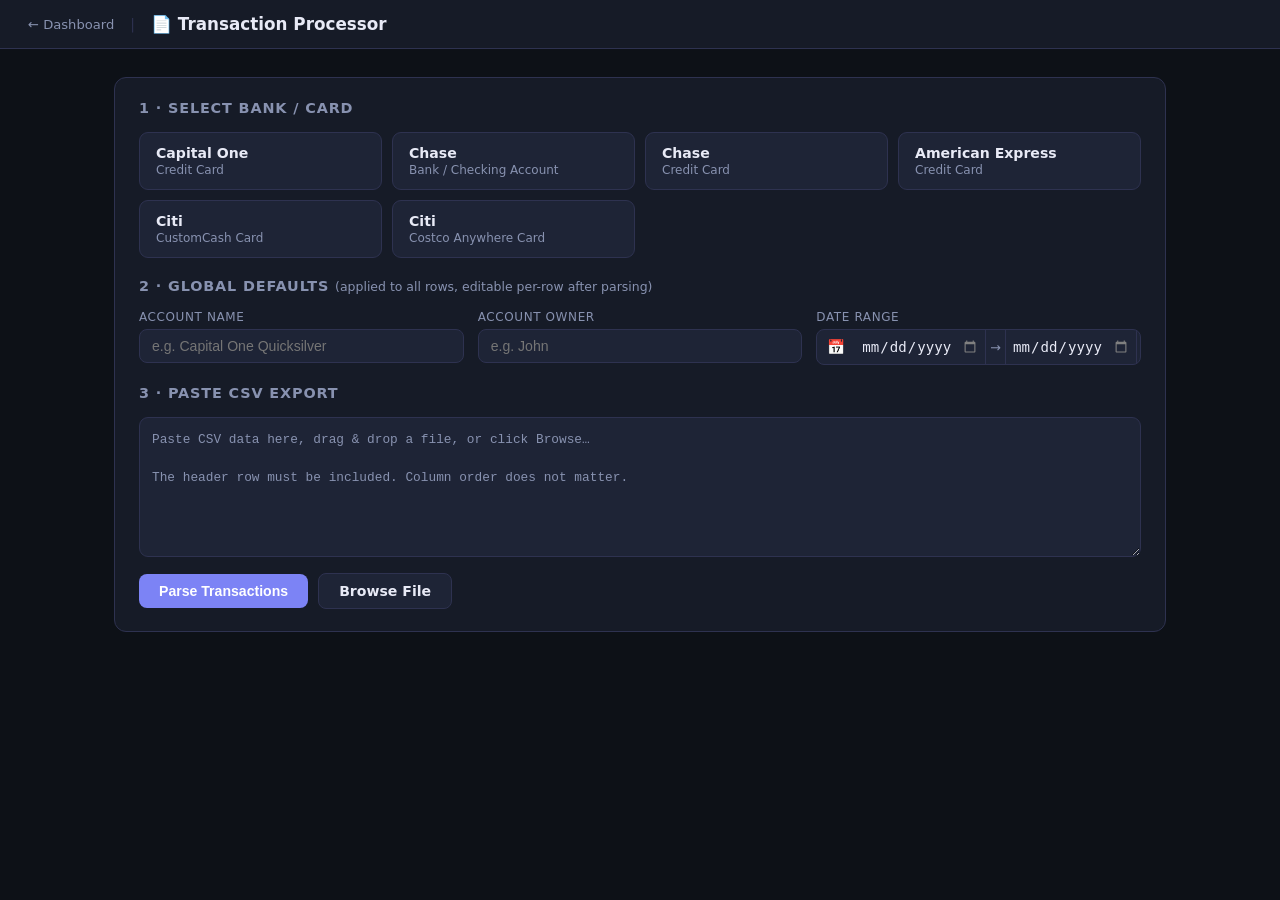
==== process.html @ 8e0571f5 "Add data processor to convert FI exported CSV to expected schema" ====
<!DOCTYPE html>
<html lang="en">
<head>
  <meta charset="UTF-8" />
  <meta name="viewport" content="width=device-width, initial-scale=1.0" />
  <title>Transaction Processor · Spend Tracker</title>
  <style>
    :root {
      --bg:      #0d1117; --surface: #161b27; --surface2: #1e2436;
      --border:  #2e3250; --text:    #e8eaf6; --muted:    #8892b0;
      --accent:  #7c83f5; --green:   #4caf91; --red:      #e05c5c;
    }
    *, *::before, *::after { box-sizing: border-box; margin: 0; padding: 0; }
    body { background: var(--bg); color: var(--text); font-family: 'Segoe UI', system-ui, sans-serif; font-size: 14px; min-height: 100vh; }

    /* ── HEADER ── */
    header { background: var(--surface); border-bottom: 1px solid var(--border); padding: 14px 28px; display: flex; align-items: center; gap: 16px; }
    header a { color: var(--muted); text-decoration: none; font-size: 0.82rem; }
    header a:hover { color: var(--accent); }
    header h1 { font-size: 1.05rem; font-weight: 700; }
    .sep { color: var(--border); }

    /* ── LAYOUT ── */
    main { max-width: 1100px; margin: 0 auto; padding: 28px 24px; display: flex; flex-direction: column; gap: 24px; }
    .section { background: var(--surface); border: 1px solid var(--border); border-radius: 12px; padding: 22px 24px; display: flex; flex-direction: column; gap: 16px; }
    .section h2 { font-size: 0.9rem; font-weight: 700; color: var(--muted); text-transform: uppercase; letter-spacing: 0.06em; }

    /* ── BANK CARDS ── */
    .bank-grid { display: grid; grid-template-columns: repeat(auto-fill, minmax(200px, 1fr)); gap: 10px; }
    .bank-card { position: relative; }
    .bank-card input[type=radio] { position: absolute; opacity: 0; width: 0; height: 0; }
    .bank-card label {
      display: block; padding: 12px 16px; border-radius: 9px; border: 1.5px solid var(--border);
      cursor: pointer; transition: border-color 0.15s, background 0.15s;
      background: var(--surface2);
    }
    .bank-card label .bank-name { font-weight: 600; font-size: 0.88rem; }
    .bank-card label .bank-sub  { font-size: 0.75rem; color: var(--muted); margin-top: 2px; }
    .bank-card input:checked + label { border-color: var(--accent); background: #7c83f510; }
    .bank-card label:hover { border-color: var(--muted); }

    /* ── GLOBAL FIELDS ── */
    .fields-row { display: flex; gap: 14px; flex-wrap: wrap; }
    .field-group { display: flex; flex-direction: column; gap: 5px; flex: 1; min-width: 180px; }
    .field-group label { font-size: 0.75rem; color: var(--muted); text-transform: uppercase; letter-spacing: 0.05em; }
    .field-group input, .field-group select {
      background: var(--surface2); border: 1px solid var(--border); color: var(--text);
      padding: 8px 12px; border-radius: 8px; font-size: 0.88rem; outline: none;
    }
    .field-group input:focus, .field-group select:focus { border-color: var(--accent); }

    /* ── PASTE AREA ── */
    .paste-wrap { position: relative; }
    #csv-input {
      width: 100%; height: 140px; background: var(--surface2); border: 1px solid var(--border);
      border-radius: 9px; color: var(--text); padding: 12px; font-family: 'Courier New', monospace;
      font-size: 0.8rem; resize: vertical; outline: none; line-height: 1.5;
    }
    #csv-input:focus { border-color: var(--accent); }
    #csv-input::placeholder { color: var(--muted); }
    .paste-actions { display: flex; align-items: center; gap: 10px; flex-wrap: wrap; }
    .auto-detect-badge { font-size: 0.75rem; color: var(--green); background: #4caf9118; border: 1px solid #4caf9140; border-radius: 20px; padding: 3px 10px; display: none; }

    /* ── BUTTONS ── */
    .btn { padding: 9px 20px; border-radius: 8px; border: none; font-size: 0.88rem; font-weight: 600; cursor: pointer; transition: opacity 0.15s; }
    .btn:hover { opacity: 0.85; }
    .btn-primary { background: var(--accent); color: white; }
    .btn-secondary { background: var(--surface2); color: var(--text); border: 1px solid var(--border); }
    .btn-green { background: var(--green); color: white; }
    .btn-sm { padding: 5px 12px; font-size: 0.78rem; }
    .btn-danger { background: transparent; border: none; color: var(--muted); font-size: 1rem; cursor: pointer; padding: 4px 8px; border-radius: 4px; }
    .btn-danger:hover { color: var(--red); }
    input[type=file] { display: none; }

    /* ── SUMMARY BAR ── */
    .summary-bar { display: flex; align-items: center; gap: 20px; padding: 10px 14px; background: var(--surface2); border-radius: 8px; flex-wrap: wrap; }
    .summary-bar .stat { display: flex; flex-direction: column; gap: 2px; }
    .summary-bar .stat-label { font-size: 0.7rem; color: var(--muted); text-transform: uppercase; letter-spacing: 0.05em; }
    .summary-bar .stat-value { font-size: 0.95rem; font-weight: 700; }
    .positive { color: var(--green); }
    .negative { color: var(--red); }
    .summary-bar .actions { margin-left: auto; display: flex; gap: 8px; flex-wrap: wrap; }

    /* ── PREVIEW TABLE ── */
    .table-wrap { overflow-x: auto; border-radius: 9px; border: 1px solid var(--border); }
    table { width: 100%; border-collapse: collapse; font-size: 0.83rem; }
    thead tr { background: var(--surface2); }
    th { padding: 9px 10px; text-align: left; color: var(--muted); font-size: 0.72rem; text-transform: uppercase; letter-spacing: 0.05em; white-space: nowrap; border-bottom: 1px solid var(--border); }
    tbody tr { border-bottom: 1px solid var(--border)22; }
    tbody tr:last-child { border-bottom: none; }
    tbody tr:hover { background: var(--surface2)88; }
    td { padding: 6px 8px; vertical-align: middle; }
    td.row-num { color: var(--muted); font-size: 0.75rem; width: 36px; text-align: center; }
    td.date-cell { white-space: nowrap; color: var(--muted); width: 100px; }
    td.amount-cell { text-align: right; white-space: nowrap; width: 90px; font-family: monospace; }
    [contenteditable] { outline: none; border-radius: 4px; padding: 2px 5px; min-width: 20px; display: inline-block; }
    [contenteditable]:focus { background: var(--surface2); box-shadow: 0 0 0 1.5px var(--accent); }
    td.amount-cell [contenteditable] { text-align: right; }
    .error-row { background: #e05c5c10 !important; }
    .error-row td.date-cell { color: var(--red); }

    /* ── TOAST ── */
    #toast { position: fixed; bottom: 24px; right: 24px; background: var(--surface); border: 1px solid var(--border); color: var(--text); padding: 10px 18px; border-radius: 9px; font-size: 0.85rem; box-shadow: 0 8px 24px #00000066; opacity: 0; pointer-events: none; transition: opacity 0.2s; z-index: 999; }
    #toast.show { opacity: 1; }


    /* ── DRAG & DROP ── */
    #csv-input.drag-over { border-color: var(--accent); background: #7c83f510; }

    /* ── DATE RANGE PILL ── */
    .date-range-pill {
      display: inline-flex; align-items: center; gap: 0;
      background: var(--surface2); border: 1px solid var(--border);
      border-radius: 8px; padding: 0; overflow: hidden;
      transition: border-color 0.15s;
    }
    .date-range-pill:focus-within { border-color: var(--accent); }
    .date-range-pill .pill-icon { padding: 0 10px; color: var(--muted); font-size: 0.9rem; pointer-events: none; }
    .date-range-pill input[type=date] {
      background: transparent; border: none; color: var(--text);
      padding: 8px 6px; font-size: 0.88rem; outline: none;
      cursor: pointer; width: 130px;
    }
    .date-range-pill input[type=date]::-webkit-calendar-picker-indicator { filter: invert(0.5); cursor: pointer; }
    .date-range-pill .pill-sep {
      color: var(--muted); font-size: 0.8rem; padding: 0 4px;
      border-left: 1px solid var(--border); border-right: 1px solid var(--border);
      align-self: stretch; display: flex; align-items: center;
    }
    .date-range-clear {
      background: none; border: none; color: var(--muted); cursor: pointer;
      padding: 0 10px; font-size: 0.85rem; align-self: stretch;
      border-left: 1px solid var(--border); display: flex; align-items: center;
    }
    .date-range-clear:hover { color: var(--red); }
    .toggle-label { display: flex; align-items: center; gap: 7px; font-size: 0.82rem; color: var(--muted); cursor: pointer; user-select: none; }
    .toggle-label input[type=checkbox] { accent-color: var(--accent); width: 14px; height: 14px; cursor: pointer; }
    .toggle-label:hover { color: var(--text); }
    #step-preview { display: none; }
    .parse-error { color: var(--red); font-size: 0.82rem; display: none; padding: 8px 12px; background: #e05c5c18; border-radius: 6px; border: 1px solid #e05c5c44; }
  </style>
</head>
<body>

<header>
  <a href="./index.html">&#x2190; Dashboard</a>
  <span class="sep">|</span>
  <h1>&#x1F4C4; Transaction Processor</h1>
</header>

<main>

  <!-- ── STEP 1: SOURCE ─────────────────────────────────────────── -->
  <div class="section" id="step-input">
    <h2>1 · Select Bank / Card</h2>
    <div class="bank-grid">
      <div class="bank-card">
        <input type="radio" name="bank" id="b-capital-one" value="capital_one" />
        <label for="b-capital-one">
          <div class="bank-name">Capital One</div>
          <div class="bank-sub">Credit Card</div>
        </label>
      </div>
      <div class="bank-card">
        <input type="radio" name="bank" id="b-chase-bank" value="chase_bank" />
        <label for="b-chase-bank">
          <div class="bank-name">Chase</div>
          <div class="bank-sub">Bank / Checking Account</div>
        </label>
      </div>
      <div class="bank-card">
        <input type="radio" name="bank" id="b-chase-card" value="chase_card" />
        <label for="b-chase-card">
          <div class="bank-name">Chase</div>
          <div class="bank-sub">Credit Card</div>
        </label>
      </div>
      <div class="bank-card">
        <input type="radio" name="bank" id="b-amex" value="amex" />
        <label for="b-amex">
          <div class="bank-name">American Express</div>
          <div class="bank-sub">Credit Card</div>
        </label>
      </div>
      <div class="bank-card">
        <input type="radio" name="bank" id="b-citi-custom" value="citi_custom" />
        <label for="b-citi-custom">
          <div class="bank-name">Citi</div>
          <div class="bank-sub">CustomCash Card</div>
        </label>
      </div>
      <div class="bank-card">
        <input type="radio" name="bank" id="b-citi-costco" value="citi_costco" />
        <label for="b-citi-costco">
          <div class="bank-name">Citi</div>
          <div class="bank-sub">Costco Anywhere Card</div>
        </label>
      </div>
    </div>

    <h2 style="margin-top:4px">2 · Global Defaults <span style="font-weight:400;text-transform:none;letter-spacing:0;color:var(--muted);font-size:0.78rem">(applied to all rows, editable per-row after parsing)</span></h2>
    <div class="fields-row">
      <div class="field-group">
        <label for="global-account">Account Name</label>
        <input type="text" id="global-account" placeholder="e.g. Capital One Quicksilver" />
      </div>
      <div class="field-group">
        <label for="global-owner">Account Owner</label>
        <input type="text" id="global-owner" placeholder="e.g. John" />
      </div>
      <div class="field-group">
        <label>Date Range</label>
        <div class="date-range-pill">
          <span class="pill-icon">&#x1F4C5;</span>
          <input type="date" id="date-from" title="From date" />
          <span class="pill-sep">&#x2192;</span>
          <input type="date" id="date-to" title="To date" />
          <button class="date-range-clear" id="date-range-clear" title="Clear dates">&#x2715;</button>
        </div>
      </div>
    </div>

    <h2 style="margin-top:4px">3 · Paste CSV Export</h2>
    <textarea id="csv-input" placeholder="Paste CSV data here, drag &amp; drop a file, or click Browse&#x2026;&#10;&#10;The header row must be included. Column order does not matter."></textarea>
    <div class="parse-error" id="parse-error"></div>
    <div class="paste-actions">
      <button class="btn btn-primary" id="parse-btn">Parse Transactions</button>
      <label class="btn btn-secondary" for="file-input">Browse File</label>
      <input type="file" id="file-input" accept=".csv,.txt" />
      <span class="auto-detect-badge" id="auto-detect-badge"></span>
    </div>
  </div>

  <!-- ── STEP 2: PREVIEW ────────────────────────────────────────── -->
  <div class="section" id="step-preview">
    <h2>4 · Review &amp; Edit</h2>
    <div class="summary-bar" id="summary-bar">
      <div class="stat"><span class="stat-label">Rows</span><span class="stat-value" id="stat-rows">—</span></div>
      <div class="stat"><span class="stat-label">Total Expenses</span><span class="stat-value negative" id="stat-expenses">—</span></div>
      <div class="stat"><span class="stat-label">Total Credits</span><span class="stat-value positive" id="stat-credits">—</span></div>
      <div class="stat"><span class="stat-label">Net</span><span class="stat-value" id="stat-net">—</span></div>
      <div class="actions">
        <label class="toggle-label"><input type="checkbox" id="include-header" checked /> Include Header</label>
        <button class="btn btn-green btn-sm" id="copy-tsv-btn">&#x1F4CB; Copy for Google Sheets</button>
        <button class="btn btn-secondary btn-sm" id="download-csv-btn">&#x2B07; Download CSV</button>
        <button class="btn btn-secondary btn-sm" id="clear-btn">Clear</button>
      </div>
    </div>
    <div class="table-wrap">
      <table id="preview-table">
        <thead>
          <tr>
            <th>#</th>
            <th>Date</th>
            <th>Description</th>
            <th style="text-align:right">Amount</th>
            <th>Account</th>
            <th>Category</th>
            <th>Owner</th>
            <th></th>
          </tr>
        </thead>
        <tbody id="preview-tbody"></tbody>
      </table>
    </div>
    <p style="font-size:0.75rem;color:var(--muted)">Click any cell to edit. Amount sign convention: negative = expense, positive = credit/payment.</p>
  </div>

</main>
<div id="toast"></div>

<script>
// ─── BANK ADAPTERS ────────────────────────────────────────────────────────────
const ADAPTERS = {
  capital_one: {
    label:       'Capital One Credit Card',
    dateCol:     'posted date',
    descCol:     'description',
    amountMode:  'debit_credit',
    debitCol:    'debit',
    creditCol:   'credit',
    categoryCol: 'category',
    accountCol:  'card no.',
  },
  chase_bank: {
    label:       'Chase Bank Account',
    dateCol:     'posting date',
    descCol:     'description',
    amountMode:  'signed',
    amountCol:   'amount',
    notesCol:    'type',
  },
  chase_card: {
    label:       'Chase Credit Card',
    dateCol:     'post date',
    descCol:     'description',
    amountMode:  'signed',
    amountCol:   'amount',
    categoryCol: 'category',
    notesCol:    'memo',
  },
  amex: {
    label:       'American Express',
    dateCol:     'date',
    descCol:     'description',
    amountMode:  'amex_negate',   // Amex: positive=charge→flip to negative
    amountCol:   'amount',
  },
  citi_custom: {
    label:       'Citi CustomCash Card',
    dateCol:     'date',
    descCol:     'description',
    amountMode:  'debit_credit',
    debitCol:    'debit',
    creditCol:   'credit',
  },
  citi_costco: {
    label:       'Citi Costco Anywhere Card',
    dateCol:     'date',
    descCol:     'description',
    amountMode:  'debit_credit',
    debitCol:    'debit',
    creditCol:   'credit',
    ownerCol:    'member name',
  },
};

// ─── CSV PARSER (RFC 4180 compliant) ──────────────────────────────────────────
function parseCSV(text) {
  const rows = [];
  let field = '', row = [], inQuote = false;
  const t = text.replace(/\r\n/g, '\n').replace(/\r/g, '\n');
  for (let i = 0; i < t.length; i++) {
    const ch = t[i];
    if (inQuote) {
      if (ch === '"' && t[i+1] === '"') { field += '"'; i++; }
      else if (ch === '"') { inQuote = false; }
      else { field += ch; }
    } else {
      if (ch === '"') { inQuote = true; }
      else if (ch === ',') { row.push(field.trim()); field = ''; }
      else if (ch === '\n') { row.push(field.trim()); field = ''; if (row.some(c => c !== '')) rows.push(row); row = []; }
      else { field += ch; }
    }
  }
  row.push(field.trim());
  if (row.some(c => c !== '')) rows.push(row);
  return rows;
}

// ─── DATE NORMALIZER → MM/DD/YYYY ─────────────────────────────────────────────
function normalizeDate(raw) {
  if (!raw) return '';
  raw = raw.trim();
  // ISO: 2025-01-15
  let m = raw.match(/^(\d{4})-(\d{2})-(\d{2})$/);
  if (m) return `${m[2]}/${m[3]}/${m[1]}`;
  // MM/DD/YYYY or M/D/YYYY
  m = raw.match(/^(\d{1,2})\/(\d{1,2})\/(\d{4})$/);
  if (m) return `${m[1].padStart(2,'0')}/${m[2].padStart(2,'0')}/${m[3]}`;
  // MM/DD/YY
  m = raw.match(/^(\d{1,2})\/(\d{1,2})\/(\d{2})$/);
  if (m) {
    const yr = parseInt(m[3]) < 50 ? '20' + m[3] : '19' + m[3];
    return `${m[1].padStart(2,'0')}/${m[2].padStart(2,'0')}/${yr}`;
  }
  return raw; // pass through if unrecognized
}

// ─── AMOUNT NORMALIZER ────────────────────────────────────────────────────────
function parseNum(s) {
  if (!s || s.trim() === '') return 0;
  return parseFloat(s.replace(/[$,\s]/g, '')) || 0;
}

function normalizeAmount(row, adapter) {
  switch (adapter.amountMode) {
    case 'signed':
      return parseNum(row[adapter.amountCol] || '');
    case 'amex_negate':
      // Amex: positive = charge (expense), negative = payment (credit) — flip sign
      return -(parseNum(row[adapter.amountCol] || ''));
    case 'debit_credit':
      // Debit = money out (expense → negative), Credit = money in (positive)
      return parseNum(row[adapter.creditCol] || '') - parseNum(row[adapter.debitCol] || '');
    default:
      return 0;
  }
}

// ─── AUTO-DETECT ADAPTER FROM HEADERS ────────────────────────────────────────
function autoDetect(headers) {
  const h = new Set(headers.map(x => x.toLowerCase().trim()));
  if (h.has('posted date') && h.has('card no.'))              return 'capital_one';
  if (h.has('posting date') && h.has('balance'))              return 'chase_bank';
  if (h.has('post date') && h.has('memo'))                    return 'chase_card';
  if (h.has('member name'))                                    return 'citi_costco';
  if (h.has('status') && h.has('debit') && h.has('credit') && !h.has('member name')) return 'citi_custom';
  // Amex: has 'date','description','amount' and very few columns
  if (h.has('date') && h.has('amount') && !h.has('debit') && !h.has('balance') && headers.length <= 5) return 'amex';
  return null;
}

// ─── TRANSFORM CSV ROWS → APP SCHEMA ─────────────────────────────────────────
function transformRows(csvRows, adapterId, globalAccount, globalOwner) {
  const adapter = ADAPTERS[adapterId];
  if (!adapter) throw new Error('Unknown adapter: ' + adapterId);

  const headers = csvRows[0].map(h => h.toLowerCase().trim());
  const col = name => headers.indexOf(name.toLowerCase().trim());

  // Validate required columns
  const missingDate = col(adapter.dateCol) === -1;
  const missingDesc = col(adapter.descCol) === -1;
  let missingAmt = false;
  if (adapter.amountMode === 'signed' || adapter.amountMode === 'amex_negate') {
    missingAmt = col(adapter.amountCol) === -1;
  } else if (adapter.amountMode === 'debit_credit') {
    missingAmt = col(adapter.debitCol) === -1 && col(adapter.creditCol) === -1;
  }
  if (missingDate || missingDesc || missingAmt) {
    const missing = [];
    if (missingDate) missing.push(`"${adapter.dateCol}"`);
    if (missingDesc) missing.push(`"${adapter.descCol}"`);
    if (missingAmt)  missing.push('amount column(s)');
    throw new Error(`Headers not found: ${missing.join(', ')}. Check that you selected the correct bank and that the CSV header row is included.`);
  }

  // Build row lookup helper
  const getCol = (row, name) => name ? (col(name) >= 0 ? (row[col(name)] || '').trim() : '') : '';

  return csvRows.slice(1).map(row => {
    // Build keyed object for adapter access
    const keyed = {};
    headers.forEach((h, i) => { keyed[h] = (row[i] || '').trim(); });
    adapter.amountCol  && (keyed[adapter.amountCol]  = keyed[adapter.amountCol]);
    adapter.debitCol   && (keyed[adapter.debitCol]   = keyed[adapter.debitCol]);
    adapter.creditCol  && (keyed[adapter.creditCol]  = keyed[adapter.creditCol]);

    const rawDate = getCol(row, adapter.dateCol);
    const amount  = normalizeAmount(keyed, adapter);

    // Skip empty/zero-amount rows
    if (!rawDate && amount === 0) return null;

    return {
      date:         normalizeDate(rawDate),
      description:  getCol(row, adapter.descCol),
      amount:       amount,
      category:     getCol(row, adapter.categoryCol) || '',
      account:      globalAccount || getCol(row, adapter.accountCol) || '',
      accountOwner: globalOwner   || getCol(row, adapter.ownerCol) || '',
      notes:        getCol(row, adapter.notesCol) || '',
    };
  }).filter(Boolean);
}

// ─── DATE RANGE FILTER ───────────────────────────────────────────────────────
function dateToComparable(mmddyyyy) {
  // MM/DD/YYYY → YYYYMMDD integer for easy comparison
  const m = (mmddyyyy || '').match(/^(\d{2})\/(\d{2})\/(\d{4})$/);
  if (!m) return null;
  return parseInt(m[3] + m[1] + m[2]);
}

function applyDateFilter(rows) {
  const fromVal = document.getElementById('date-from').value; // YYYY-MM-DD or ''
  const toVal   = document.getElementById('date-to').value;
  if (!fromVal && !toVal) return rows;

  const fromInt = fromVal ? parseInt(fromVal.replace(/-/g, '')) : null; // YYYYMMDD
  const toInt   = toVal   ? parseInt(toVal.replace(/-/g, ''))   : null;

  return rows.filter(r => {
    const d = dateToComparable(r.date);
    if (d === null) return true; // keep rows with unparseable dates
    if (fromInt && d < fromInt) return false;
    if (toInt   && d > toInt)   return false;
    return true;
  });
}

// ─── FMT ─────────────────────────────────────────────────────────────────────
function fmt(n) {
  return (n < 0 ? '-' : '') + '$' + Math.abs(n).toFixed(2).replace(/\B(?=(\d{3})+(?!\d))/g, ',');
}

// ─── RENDER PREVIEW TABLE ─────────────────────────────────────────────────────
let parsedRows = [];

function renderPreview(rows) {
  parsedRows = rows;
  const tbody = document.getElementById('preview-tbody');
  tbody.innerHTML = '';

  rows.forEach((r, i) => {
    const tr = document.createElement('tr');
    if (!r.date || r.date === '') tr.classList.add('error-row');
    tr.innerHTML = `
      <td class="row-num">${i + 1}</td>
      <td class="date-cell">${esc(r.date)}</td>
      <td><span contenteditable="true" data-field="description" data-idx="${i}">${esc(r.description)}</span></td>
      <td class="amount-cell"><span contenteditable="true" data-field="amount" data-idx="${i}">${r.amount.toFixed(2)}</span></td>
      <td><span contenteditable="true" data-field="account" data-idx="${i}">${esc(r.account)}</span></td>
      <td><span contenteditable="true" data-field="category" data-idx="${i}">${esc(r.category)}</span></td>
      <td><span contenteditable="true" data-field="accountOwner" data-idx="${i}">${esc(r.accountOwner)}</span></td>
      <td><button class="btn-danger" data-del="${i}" title="Remove row">&#x2715;</button></td>
    `;
    tbody.appendChild(tr);
  });

  // Sync edits back to parsedRows
  tbody.querySelectorAll('[contenteditable]').forEach(el => {
    el.addEventListener('input', () => {
      const idx   = parseInt(el.dataset.idx);
      const field = el.dataset.field;
      const val   = el.textContent.trim();
      if (field === 'amount') parsedRows[idx].amount = parseFloat(val) || 0;
      else parsedRows[idx][field] = val;
      updateSummary();
    });
  });

  // Delete row
  tbody.querySelectorAll('[data-del]').forEach(btn => {
    btn.addEventListener('click', () => {
      const idx = parseInt(btn.dataset.del);
      parsedRows.splice(idx, 1);
      renderPreview(parsedRows);
      updateSummary();
    });
  });

  document.getElementById('step-preview').style.display = 'flex';
  updateSummary();
  document.getElementById('step-preview').scrollIntoView({ behavior: 'smooth', block: 'start' });
}

function updateSummary() {
  const rows = parsedRows;
  const expenses = rows.filter(r => r.amount < 0).reduce((s, r) => s + r.amount, 0);
  const credits  = rows.filter(r => r.amount > 0).reduce((s, r) => s + r.amount, 0);
  const net      = expenses + credits;
  document.getElementById('stat-rows').textContent     = rows.length;
  document.getElementById('stat-expenses').textContent = fmt(expenses);
  document.getElementById('stat-credits').textContent  = fmt(credits);
  const netEl = document.getElementById('stat-net');
  netEl.textContent = fmt(net);
  netEl.className = 'stat-value ' + (net >= 0 ? 'positive' : 'negative');
}

function esc(s) {
  return (s || '').replace(/&/g,'&amp;').replace(/</g,'&lt;').replace(/>/g,'&gt;');
}

// ─── EXPORT ───────────────────────────────────────────────────────────────────
const OUTPUT_HEADERS = ['Date','Description','Amount','Account','Category','Account Owner'];

function rowsToTSV(rows, includeHeader = true) {
  const lines = includeHeader ? [OUTPUT_HEADERS.join('\t')] : [];
  rows.forEach(r => {
    lines.push([r.date, r.description, r.amount.toFixed(2), r.account, r.category, r.accountOwner]
      .map(v => String(v).replace(/\t/g, ' ')).join('\t'));
  });
  return lines.join('\n');
}

function rowsToCSV(rows, includeHeader = true) {
  const q = v => { const s = String(v); return (s.includes(',') || s.includes('"') || s.includes('\n')) ? '"' + s.replace(/"/g,'""') + '"' : s; };
  const lines = includeHeader ? [OUTPUT_HEADERS.map(q).join(',')] : [];
  rows.forEach(r => {
    lines.push([r.date, r.description, r.amount.toFixed(2), r.account, r.category, r.accountOwner].map(q).join(','));
  });
  return lines.join('\n');
}

function showToast(msg, duration=2200) {
  const t = document.getElementById('toast');
  t.textContent = msg;
  t.classList.add('show');
  setTimeout(() => t.classList.remove('show'), duration);
}

document.getElementById('copy-tsv-btn').addEventListener('click', () => {
  if (!parsedRows.length) return;
  // Sync latest edits from DOM before exporting
  document.querySelectorAll('[data-field]').forEach(el => {
    const idx = parseInt(el.dataset.idx);
    const field = el.dataset.field;
    if (idx >= 0 && idx < parsedRows.length) {
      if (field === 'amount') parsedRows[idx].amount = parseFloat(el.textContent.trim()) || 0;
      else parsedRows[idx][field] = el.textContent.trim();
    }
  });
  const withHeader = document.getElementById('include-header').checked;
  navigator.clipboard.writeText(rowsToTSV(parsedRows, withHeader))
    .then(() => showToast('✓ Copied! Paste directly into Google Sheets.'))
    .catch(() => showToast('Copy failed — try the Download button instead.'));
});

document.getElementById('download-csv-btn').addEventListener('click', () => {
  if (!parsedRows.length) return;
  const withHdr = document.getElementById('include-header').checked;
  const blob = new Blob([rowsToCSV(parsedRows, withHdr)], { type: 'text/csv' });
  const a = document.createElement('a');
  a.href = URL.createObjectURL(blob);
  a.download = `transactions_${new Date().toISOString().slice(0,10)}.csv`;
  a.click();
});

document.getElementById('clear-btn').addEventListener('click', () => {
  parsedRows = [];
  document.getElementById('preview-tbody').innerHTML = '';
  document.getElementById('step-preview').style.display = 'none';
  document.getElementById('csv-input').value = '';
  document.getElementById('parse-error').style.display = 'none';
});

// ─── PARSE BUTTON ─────────────────────────────────────────────────────────────
document.getElementById('parse-btn').addEventListener('click', () => {
  const errEl = document.getElementById('parse-error');
  errEl.style.display = 'none';

  const text = document.getElementById('csv-input').value.trim();
  if (!text) { showError(errEl, 'Please paste CSV data first.'); return; }

  const bankId = document.querySelector('input[name="bank"]:checked')?.value;
  if (!bankId) { showError(errEl, 'Please select a bank / card type.'); return; }

  try {
    const csvRows = parseCSV(text);
    if (csvRows.length < 2) { showError(errEl, 'CSV must have a header row and at least one data row.'); return; }
    const rows = transformRows(
      csvRows, bankId,
      document.getElementById('global-account').value.trim(),
      document.getElementById('global-owner').value.trim()
    );
    const filtered = applyDateFilter(rows);
    if (!filtered.length) { showError(errEl, rows.length ? 'No transactions fall within the selected date range.' : 'No valid transactions found after parsing.'); return; }
    renderPreview(filtered);
  } catch (e) {
    showError(errEl, e.message);
  }
});

function showError(el, msg) {
  el.textContent = '⚠ ' + msg;
  el.style.display = 'block';
}

// ─── FILE UPLOAD ──────────────────────────────────────────────────────────────
document.getElementById('file-input').addEventListener('change', (e) => {
  const file = e.target.files[0];
  if (!file) return;
  const reader = new FileReader();
  reader.onload = ev => {
    document.getElementById('csv-input').value = ev.target.result;
    tryAutoDetect(ev.target.result);
  };
  reader.readAsText(file);
  e.target.value = '';
});

// ─── DATE RANGE CLEAR ────────────────────────────────────────────────────────
document.getElementById('date-range-clear').addEventListener('click', () => {
  document.getElementById('date-from').value = '';
  document.getElementById('date-to').value   = '';
});

// ─── DRAG & DROP ──────────────────────────────────────────────────────────────
const csvInput = document.getElementById('csv-input');

csvInput.addEventListener('dragover', (e) => {
  e.preventDefault();
  csvInput.classList.add('drag-over');
});

csvInput.addEventListener('dragleave', (e) => {
  if (!csvInput.contains(e.relatedTarget)) csvInput.classList.remove('drag-over');
});

csvInput.addEventListener('drop', (e) => {
  e.preventDefault();
  csvInput.classList.remove('drag-over');
  const file = e.dataTransfer.files[0];
  if (!file) return;
  const reader = new FileReader();
  reader.onload = ev => {
    csvInput.value = ev.target.result;
    tryAutoDetect(ev.target.result);
  };
  reader.readAsText(file);
});

// ─── AUTO-DETECT ON PASTE ─────────────────────────────────────────────────────
document.getElementById('csv-input').addEventListener('paste', e => {
  setTimeout(() => tryAutoDetect(document.getElementById('csv-input').value), 50);
});

function tryAutoDetect(text) {
  try {
    const rows = parseCSV(text.trim());
    if (!rows.length) return;
    const detected = autoDetect(rows[0]);
    const badge = document.getElementById('auto-detect-badge');
    if (detected) {
      document.getElementById('b-' + detected.replace(/_/g,'-')).checked = true;
      badge.textContent = '✓ Auto-detected: ' + ADAPTERS[detected].label;
      badge.style.display = 'inline-block';
    } else {
      badge.style.display = 'none';
    }
  } catch {}
}
</script>
</body>
</html>
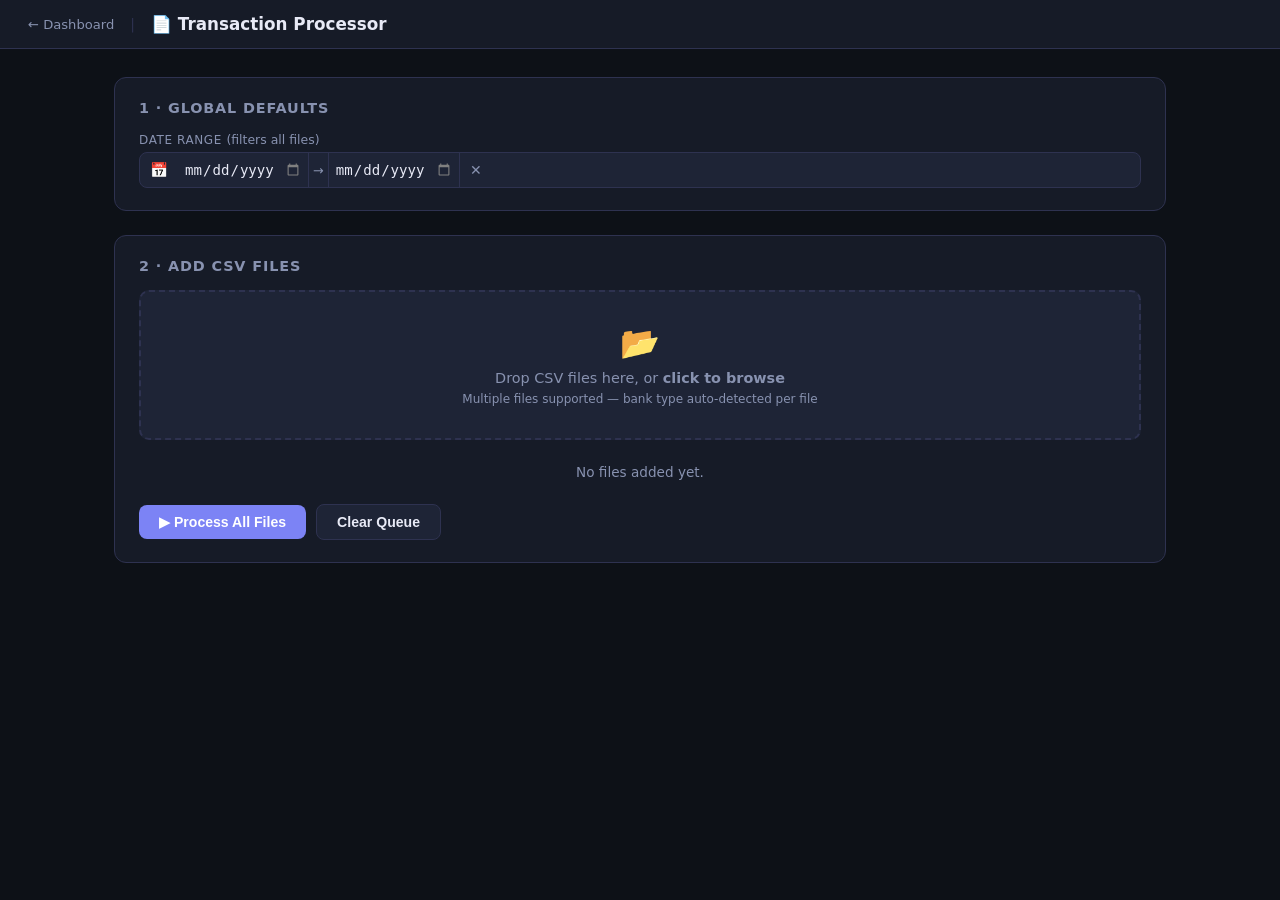
==== commit e2370797: "change default to unchecked headers for copy" ====
--- a/process.html
+++ b/process.html
@@ -25,20 +25,6 @@
     .section { background: var(--surface); border: 1px solid var(--border); border-radius: 12px; padding: 22px 24px; display: flex; flex-direction: column; gap: 16px; }
     .section h2 { font-size: 0.9rem; font-weight: 700; color: var(--muted); text-transform: uppercase; letter-spacing: 0.06em; }
 
-    /* ── BANK CARDS ── */
-    .bank-grid { display: grid; grid-template-columns: repeat(auto-fill, minmax(200px, 1fr)); gap: 10px; }
-    .bank-card { position: relative; }
-    .bank-card input[type=radio] { position: absolute; opacity: 0; width: 0; height: 0; }
-    .bank-card label {
-      display: block; padding: 12px 16px; border-radius: 9px; border: 1.5px solid var(--border);
-      cursor: pointer; transition: border-color 0.15s, background 0.15s;
-      background: var(--surface2);
-    }
-    .bank-card label .bank-name { font-weight: 600; font-size: 0.88rem; }
-    .bank-card label .bank-sub  { font-size: 0.75rem; color: var(--muted); margin-top: 2px; }
-    .bank-card input:checked + label { border-color: var(--accent); background: #7c83f510; }
-    .bank-card label:hover { border-color: var(--muted); }
-
     /* ── GLOBAL FIELDS ── */
     .fields-row { display: flex; gap: 14px; flex-wrap: wrap; }
     .field-group { display: flex; flex-direction: column; gap: 5px; flex: 1; min-width: 180px; }
@@ -49,17 +35,64 @@
     }
     .field-group input:focus, .field-group select:focus { border-color: var(--accent); }
 
-    /* ── PASTE AREA ── */
-    .paste-wrap { position: relative; }
-    #csv-input {
-      width: 100%; height: 140px; background: var(--surface2); border: 1px solid var(--border);
-      border-radius: 9px; color: var(--text); padding: 12px; font-family: 'Courier New', monospace;
-      font-size: 0.8rem; resize: vertical; outline: none; line-height: 1.5;
-    }
-    #csv-input:focus { border-color: var(--accent); }
-    #csv-input::placeholder { color: var(--muted); }
-    .paste-actions { display: flex; align-items: center; gap: 10px; flex-wrap: wrap; }
-    .auto-detect-badge { font-size: 0.75rem; color: var(--green); background: #4caf9118; border: 1px solid #4caf9140; border-radius: 20px; padding: 3px 10px; display: none; }
+    /* ── DROP ZONE ── */
+    #drop-zone {
+      border: 2px dashed var(--border); border-radius: 10px; padding: 32px 24px;
+      text-align: center; cursor: pointer; transition: border-color 0.15s, background 0.15s;
+      background: var(--surface2);
+    }
+    #drop-zone:hover, #drop-zone.drag-over { border-color: var(--accent); background: #7c83f510; }
+    #drop-zone .drop-icon { font-size: 2rem; }
+    #drop-zone p { color: var(--muted); font-size: 0.9rem; margin-top: 8px; }
+
+    /* ── FILE QUEUE ── */
+    .file-queue { display: flex; flex-direction: column; gap: 10px; }
+    .fq-empty { color: var(--muted); font-size: 0.85rem; text-align: center; padding: 8px 0; }
+    .fq-row {
+      display: flex; align-items: center; gap: 10px; padding: 12px 14px;
+      background: var(--surface2); border-radius: 8px; border: 1px solid var(--border);
+      flex-wrap: wrap;
+    }
+    .fq-name { flex: 1; min-width: 140px; font-size: 0.88rem; overflow: hidden; text-overflow: ellipsis; white-space: nowrap; }
+    .fq-badge {
+      font-size: 0.75rem; color: var(--green); background: #4caf9118;
+      border: 1px solid #4caf9140; border-radius: 20px; padding: 3px 10px; white-space: nowrap;
+    }
+    .fq-badge.unknown { color: var(--red); background: #e05c5c18; border-color: #e05c5c40; }
+
+    /* styled native select — matches index.html trigger aesthetic */
+    .fq-select-wrap { position: relative; display: inline-block; }
+    .fq-select-wrap::after {
+      content: '\25BE'; position: absolute; right: 10px; top: 50%;
+      transform: translateY(-50%); color: var(--muted); pointer-events: none; font-size: 0.8rem;
+    }
+    .fq-select {
+      appearance: none; -webkit-appearance: none;
+      background: var(--surface); border: 1px solid var(--border); color: var(--text);
+      padding: 7px 30px 7px 12px; border-radius: 8px; font-size: 0.82rem;
+      outline: none; cursor: pointer; min-width: 200px;
+      font-family: inherit;
+    }
+    .fq-select:focus { border-color: var(--accent); }
+    .fq-select:hover { border-color: var(--muted); }
+
+    /* per-file text inputs (account name, owner) */
+    .fq-input {
+      background: var(--surface); border: 1px solid var(--border); color: var(--text);
+      padding: 7px 12px; border-radius: 8px; font-size: 0.82rem; outline: none;
+      min-width: 130px; font-family: inherit;
+    }
+    .fq-input:focus { border-color: var(--accent); }
+    .fq-input:hover { border-color: var(--muted); }
+    .fq-input::placeholder { color: var(--muted); }
+    .fq-field { display: flex; flex-direction: column; gap: 3px; }
+    .fq-field-label { font-size: 0.68rem; color: var(--muted); text-transform: uppercase; letter-spacing: 0.05em; }
+
+    .fq-remove {
+      cursor: pointer; color: var(--muted); background: none; border: none;
+      font-size: 1rem; padding: 4px 8px; border-radius: 4px; line-height: 1; margin-left: auto;
+    }
+    .fq-remove:hover { color: var(--red); }
 
     /* ── BUTTONS ── */
     .btn { padding: 9px 20px; border-radius: 8px; border: none; font-size: 0.88rem; font-weight: 600; cursor: pointer; transition: opacity 0.15s; }
@@ -71,6 +104,10 @@
     .btn-danger { background: transparent; border: none; color: var(--muted); font-size: 1rem; cursor: pointer; padding: 4px 8px; border-radius: 4px; }
     .btn-danger:hover { color: var(--red); }
     input[type=file] { display: none; }
+
+    /* ── PARSE ACTIONS ── */
+    .parse-actions { display: flex; align-items: center; gap: 10px; flex-wrap: wrap; }
+    .parse-error { color: var(--red); font-size: 0.82rem; display: none; padding: 8px 12px; background: #e05c5c18; border-radius: 6px; border: 1px solid #e05c5c44; }
 
     /* ── SUMMARY BAR ── */
     .summary-bar { display: flex; align-items: center; gap: 20px; padding: 10px 14px; background: var(--surface2); border-radius: 8px; flex-wrap: wrap; }
@@ -103,23 +140,17 @@
     #toast { position: fixed; bottom: 24px; right: 24px; background: var(--surface); border: 1px solid var(--border); color: var(--text); padding: 10px 18px; border-radius: 9px; font-size: 0.85rem; box-shadow: 0 8px 24px #00000066; opacity: 0; pointer-events: none; transition: opacity 0.2s; z-index: 999; }
     #toast.show { opacity: 1; }
 
-
-    /* ── DRAG & DROP ── */
-    #csv-input.drag-over { border-color: var(--accent); background: #7c83f510; }
-
     /* ── DATE RANGE PILL ── */
     .date-range-pill {
       display: inline-flex; align-items: center; gap: 0;
       background: var(--surface2); border: 1px solid var(--border);
-      border-radius: 8px; padding: 0; overflow: hidden;
-      transition: border-color 0.15s;
+      border-radius: 8px; padding: 0; overflow: hidden; transition: border-color 0.15s;
     }
     .date-range-pill:focus-within { border-color: var(--accent); }
     .date-range-pill .pill-icon { padding: 0 10px; color: var(--muted); font-size: 0.9rem; pointer-events: none; }
     .date-range-pill input[type=date] {
       background: transparent; border: none; color: var(--text);
-      padding: 8px 6px; font-size: 0.88rem; outline: none;
-      cursor: pointer; width: 130px;
+      padding: 8px 6px; font-size: 0.88rem; outline: none; cursor: pointer; width: 130px;
     }
     .date-range-pill input[type=date]::-webkit-calendar-picker-indicator { filter: invert(0.5); cursor: pointer; }
     .date-range-pill .pill-sep {
@@ -137,7 +168,6 @@
     .toggle-label input[type=checkbox] { accent-color: var(--accent); width: 14px; height: 14px; cursor: pointer; }
     .toggle-label:hover { color: var(--text); }
     #step-preview { display: none; }
-    .parse-error { color: var(--red); font-size: 0.82rem; display: none; padding: 8px 12px; background: #e05c5c18; border-radius: 6px; border: 1px solid #e05c5c44; }
   </style>
 </head>
 <body>
@@ -150,66 +180,12 @@
 
 <main>
 
-  <!-- ── STEP 1: SOURCE ─────────────────────────────────────────── -->
-  <div class="section" id="step-input">
-    <h2>1 · Select Bank / Card</h2>
-    <div class="bank-grid">
-      <div class="bank-card">
-        <input type="radio" name="bank" id="b-capital-one" value="capital_one" />
-        <label for="b-capital-one">
-          <div class="bank-name">Capital One</div>
-          <div class="bank-sub">Credit Card</div>
-        </label>
-      </div>
-      <div class="bank-card">
-        <input type="radio" name="bank" id="b-chase-bank" value="chase_bank" />
-        <label for="b-chase-bank">
-          <div class="bank-name">Chase</div>
-          <div class="bank-sub">Bank / Checking Account</div>
-        </label>
-      </div>
-      <div class="bank-card">
-        <input type="radio" name="bank" id="b-chase-card" value="chase_card" />
-        <label for="b-chase-card">
-          <div class="bank-name">Chase</div>
-          <div class="bank-sub">Credit Card</div>
-        </label>
-      </div>
-      <div class="bank-card">
-        <input type="radio" name="bank" id="b-amex" value="amex" />
-        <label for="b-amex">
-          <div class="bank-name">American Express</div>
-          <div class="bank-sub">Credit Card</div>
-        </label>
-      </div>
-      <div class="bank-card">
-        <input type="radio" name="bank" id="b-citi-custom" value="citi_custom" />
-        <label for="b-citi-custom">
-          <div class="bank-name">Citi</div>
-          <div class="bank-sub">CustomCash Card</div>
-        </label>
-      </div>
-      <div class="bank-card">
-        <input type="radio" name="bank" id="b-citi-costco" value="citi_costco" />
-        <label for="b-citi-costco">
-          <div class="bank-name">Citi</div>
-          <div class="bank-sub">Costco Anywhere Card</div>
-        </label>
-      </div>
-    </div>
-
-    <h2 style="margin-top:4px">2 · Global Defaults <span style="font-weight:400;text-transform:none;letter-spacing:0;color:var(--muted);font-size:0.78rem">(applied to all rows, editable per-row after parsing)</span></h2>
+  <!-- ── STEP 1: GLOBAL DEFAULTS ── -->
+  <div class="section" id="step-defaults">
+    <h2>1 · Global Defaults</h2>
     <div class="fields-row">
       <div class="field-group">
-        <label for="global-account">Account Name</label>
-        <input type="text" id="global-account" placeholder="e.g. Capital One Quicksilver" />
-      </div>
-      <div class="field-group">
-        <label for="global-owner">Account Owner</label>
-        <input type="text" id="global-owner" placeholder="e.g. John" />
-      </div>
-      <div class="field-group">
-        <label>Date Range</label>
+        <label>Date Range <span style="font-weight:400;text-transform:none;letter-spacing:0;font-size:0.78rem">(filters all files)</span></label>
         <div class="date-range-pill">
           <span class="pill-icon">&#x1F4C5;</span>
           <input type="date" id="date-from" title="From date" />
@@ -219,28 +195,37 @@
         </div>
       </div>
     </div>
-
-    <h2 style="margin-top:4px">3 · Paste CSV Export</h2>
-    <textarea id="csv-input" placeholder="Paste CSV data here, drag &amp; drop a file, or click Browse&#x2026;&#10;&#10;The header row must be included. Column order does not matter."></textarea>
+  </div>
+
+  <!-- ── STEP 2: ADD FILES ── -->
+  <div class="section" id="step-input">
+    <h2>2 · Add CSV Files</h2>
+    <div id="drop-zone">
+      <div class="drop-icon">&#x1F4C2;</div>
+      <p>Drop CSV files here, or <strong>click to browse</strong></p>
+      <p style="font-size:0.75rem;margin-top:6px">Multiple files supported &mdash; bank type auto-detected per file</p>
+    </div>
+    <input type="file" id="file-input" accept=".csv,.txt" multiple />
+    <div class="file-queue" id="file-queue">
+      <p class="fq-empty">No files added yet.</p>
+    </div>
     <div class="parse-error" id="parse-error"></div>
-    <div class="paste-actions">
-      <button class="btn btn-primary" id="parse-btn">Parse Transactions</button>
-      <label class="btn btn-secondary" for="file-input">Browse File</label>
-      <input type="file" id="file-input" accept=".csv,.txt" />
-      <span class="auto-detect-badge" id="auto-detect-badge"></span>
+    <div class="parse-actions">
+      <button class="btn btn-primary" id="process-btn">&#x25B6; Process All Files</button>
+      <button class="btn btn-secondary" id="clear-queue-btn">Clear Queue</button>
     </div>
   </div>
 
-  <!-- ── STEP 2: PREVIEW ────────────────────────────────────────── -->
+  <!-- ── STEP 3: PREVIEW ── -->
   <div class="section" id="step-preview">
-    <h2>4 · Review &amp; Edit</h2>
+    <h2>3 · Review &amp; Edit</h2>
     <div class="summary-bar" id="summary-bar">
-      <div class="stat"><span class="stat-label">Rows</span><span class="stat-value" id="stat-rows">—</span></div>
-      <div class="stat"><span class="stat-label">Total Expenses</span><span class="stat-value negative" id="stat-expenses">—</span></div>
-      <div class="stat"><span class="stat-label">Total Credits</span><span class="stat-value positive" id="stat-credits">—</span></div>
-      <div class="stat"><span class="stat-label">Net</span><span class="stat-value" id="stat-net">—</span></div>
+      <div class="stat"><span class="stat-label">Rows</span><span class="stat-value" id="stat-rows">&#x2014;</span></div>
+      <div class="stat"><span class="stat-label">Total Expenses</span><span class="stat-value negative" id="stat-expenses">&#x2014;</span></div>
+      <div class="stat"><span class="stat-label">Total Credits</span><span class="stat-value positive" id="stat-credits">&#x2014;</span></div>
+      <div class="stat"><span class="stat-label">Net</span><span class="stat-value" id="stat-net">&#x2014;</span></div>
       <div class="actions">
-        <label class="toggle-label"><input type="checkbox" id="include-header" checked /> Include Header</label>
+        <label class="toggle-label"><input type="checkbox" id="include-header" unchecked /> Include Header</label>
         <button class="btn btn-green btn-sm" id="copy-tsv-btn">&#x1F4CB; Copy for Google Sheets</button>
         <button class="btn btn-secondary btn-sm" id="download-csv-btn">&#x2B07; Download CSV</button>
         <button class="btn btn-secondary btn-sm" id="clear-btn">Clear</button>
@@ -250,14 +235,9 @@
       <table id="preview-table">
         <thead>
           <tr>
-            <th>#</th>
-            <th>Date</th>
-            <th>Description</th>
+            <th>#</th><th>Date</th><th>Description</th>
             <th style="text-align:right">Amount</th>
-            <th>Account</th>
-            <th>Category</th>
-            <th>Owner</th>
-            <th></th>
+            <th>Account</th><th>Category</th><th>Owner</th><th></th>
           </tr>
         </thead>
         <tbody id="preview-tbody"></tbody>
@@ -268,64 +248,35 @@
 
 </main>
 <div id="toast"></div>
-
 <script>
-// ─── BANK ADAPTERS ────────────────────────────────────────────────────────────
 const ADAPTERS = {
   capital_one: {
-    label:       'Capital One Credit Card',
-    dateCol:     'posted date',
-    descCol:     'description',
-    amountMode:  'debit_credit',
-    debitCol:    'debit',
-    creditCol:   'credit',
-    categoryCol: 'category',
-    accountCol:  'card no.',
+    label: 'Capital One Credit Card', dateCol: 'posted date', descCol: 'description',
+    amountMode: 'debit_credit', debitCol: 'debit', creditCol: 'credit',
+    categoryCol: 'category', accountCol: 'card no.',
   },
   chase_bank: {
-    label:       'Chase Bank Account',
-    dateCol:     'posting date',
-    descCol:     'description',
-    amountMode:  'signed',
-    amountCol:   'amount',
-    notesCol:    'type',
+    label: 'Chase Bank Account', dateCol: 'posting date', descCol: 'description',
+    amountMode: 'signed', amountCol: 'amount', notesCol: 'type',
   },
   chase_card: {
-    label:       'Chase Credit Card',
-    dateCol:     'post date',
-    descCol:     'description',
-    amountMode:  'signed',
-    amountCol:   'amount',
-    categoryCol: 'category',
-    notesCol:    'memo',
+    label: 'Chase Credit Card', dateCol: 'post date', descCol: 'description',
+    amountMode: 'signed', amountCol: 'amount', categoryCol: 'category', notesCol: 'memo',
   },
   amex: {
-    label:       'American Express',
-    dateCol:     'date',
-    descCol:     'description',
-    amountMode:  'amex_negate',   // Amex: positive=charge→flip to negative
-    amountCol:   'amount',
+    label: 'American Express', dateCol: 'date', descCol: 'description',
+    amountMode: 'amex_negate', amountCol: 'amount',
   },
   citi_custom: {
-    label:       'Citi CustomCash Card',
-    dateCol:     'date',
-    descCol:     'description',
-    amountMode:  'debit_credit',
-    debitCol:    'debit',
-    creditCol:   'credit',
+    label: 'Citi CustomCash Card', dateCol: 'date', descCol: 'description',
+    amountMode: 'debit_credit', debitCol: 'debit', creditCol: 'credit',
   },
   citi_costco: {
-    label:       'Citi Costco Anywhere Card',
-    dateCol:     'date',
-    descCol:     'description',
-    amountMode:  'debit_credit',
-    debitCol:    'debit',
-    creditCol:   'credit',
-    ownerCol:    'member name',
+    label: 'Citi Costco Anywhere Card', dateCol: 'date', descCol: 'description',
+    amountMode: 'debit_credit', debitCol: 'debit', creditCol: 'credit', ownerCol: 'member name',
   },
 };
 
-// ─── CSV PARSER (RFC 4180 compliant) ──────────────────────────────────────────
 function parseCSV(text) {
   const rows = [];
   let field = '', row = [], inQuote = false;
@@ -348,156 +299,109 @@
   return rows;
 }
 
-// ─── DATE NORMALIZER → MM/DD/YYYY ─────────────────────────────────────────────
 function normalizeDate(raw) {
   if (!raw) return '';
   raw = raw.trim();
-  // ISO: 2025-01-15
   let m = raw.match(/^(\d{4})-(\d{2})-(\d{2})$/);
   if (m) return `${m[2]}/${m[3]}/${m[1]}`;
-  // MM/DD/YYYY or M/D/YYYY
   m = raw.match(/^(\d{1,2})\/(\d{1,2})\/(\d{4})$/);
   if (m) return `${m[1].padStart(2,'0')}/${m[2].padStart(2,'0')}/${m[3]}`;
-  // MM/DD/YY
   m = raw.match(/^(\d{1,2})\/(\d{1,2})\/(\d{2})$/);
-  if (m) {
-    const yr = parseInt(m[3]) < 50 ? '20' + m[3] : '19' + m[3];
-    return `${m[1].padStart(2,'0')}/${m[2].padStart(2,'0')}/${yr}`;
-  }
-  return raw; // pass through if unrecognized
-}
-
-// ─── AMOUNT NORMALIZER ────────────────────────────────────────────────────────
-function parseNum(s) {
-  if (!s || s.trim() === '') return 0;
-  return parseFloat(s.replace(/[$,\s]/g, '')) || 0;
-}
+  if (m) { const yr = parseInt(m[3]) < 50 ? '20'+m[3] : '19'+m[3]; return `${m[1].padStart(2,'0')}/${m[2].padStart(2,'0')}/${yr}`; }
+  return raw;
+}
+
+function parseNum(s) { if (!s || s.trim() === '') return 0; return parseFloat(s.replace(/[$,\s]/g, '')) || 0; }
 
 function normalizeAmount(row, adapter) {
   switch (adapter.amountMode) {
-    case 'signed':
-      return parseNum(row[adapter.amountCol] || '');
-    case 'amex_negate':
-      // Amex: positive = charge (expense), negative = payment (credit) — flip sign
-      return -(parseNum(row[adapter.amountCol] || ''));
-    case 'debit_credit':
-      // Debit = money out (expense → negative), Credit = money in (positive)
-      return parseNum(row[adapter.creditCol] || '') - parseNum(row[adapter.debitCol] || '');
-    default:
-      return 0;
+    case 'signed':       return parseNum(row[adapter.amountCol] || '');
+    case 'amex_negate':  return -(parseNum(row[adapter.amountCol] || ''));
+    case 'debit_credit': return parseNum(row[adapter.creditCol] || '') - parseNum(row[adapter.debitCol] || '');
+    default: return 0;
   }
 }
 
-// ─── AUTO-DETECT ADAPTER FROM HEADERS ────────────────────────────────────────
 function autoDetect(headers) {
   const h = new Set(headers.map(x => x.toLowerCase().trim()));
-  if (h.has('posted date') && h.has('card no.'))              return 'capital_one';
-  if (h.has('posting date') && h.has('balance'))              return 'chase_bank';
-  if (h.has('post date') && h.has('memo'))                    return 'chase_card';
-  if (h.has('member name'))                                    return 'citi_costco';
+  if (h.has('posted date') && h.has('card no.'))             return 'capital_one';
+  if (h.has('posting date') && h.has('balance'))             return 'chase_bank';
+  if (h.has('post date') && h.has('memo'))                   return 'chase_card';
+  if (h.has('member name'))                                   return 'citi_costco';
   if (h.has('status') && h.has('debit') && h.has('credit') && !h.has('member name')) return 'citi_custom';
-  // Amex: has 'date','description','amount' and very few columns
   if (h.has('date') && h.has('amount') && !h.has('debit') && !h.has('balance') && headers.length <= 5) return 'amex';
   return null;
 }
 
-// ─── TRANSFORM CSV ROWS → APP SCHEMA ─────────────────────────────────────────
 function transformRows(csvRows, adapterId, globalAccount, globalOwner) {
   const adapter = ADAPTERS[adapterId];
   if (!adapter) throw new Error('Unknown adapter: ' + adapterId);
-
   const headers = csvRows[0].map(h => h.toLowerCase().trim());
   const col = name => headers.indexOf(name.toLowerCase().trim());
-
-  // Validate required columns
   const missingDate = col(adapter.dateCol) === -1;
   const missingDesc = col(adapter.descCol) === -1;
   let missingAmt = false;
-  if (adapter.amountMode === 'signed' || adapter.amountMode === 'amex_negate') {
-    missingAmt = col(adapter.amountCol) === -1;
-  } else if (adapter.amountMode === 'debit_credit') {
-    missingAmt = col(adapter.debitCol) === -1 && col(adapter.creditCol) === -1;
-  }
+  if (adapter.amountMode === 'signed' || adapter.amountMode === 'amex_negate') missingAmt = col(adapter.amountCol) === -1;
+  else if (adapter.amountMode === 'debit_credit') missingAmt = col(adapter.debitCol) === -1 && col(adapter.creditCol) === -1;
   if (missingDate || missingDesc || missingAmt) {
     const missing = [];
     if (missingDate) missing.push(`"${adapter.dateCol}"`);
     if (missingDesc) missing.push(`"${adapter.descCol}"`);
     if (missingAmt)  missing.push('amount column(s)');
-    throw new Error(`Headers not found: ${missing.join(', ')}. Check that you selected the correct bank and that the CSV header row is included.`);
+    throw new Error(`Headers not found: ${missing.join(', ')}. Check that the correct bank is selected and the CSV header row is included.`);
   }
-
-  // Build row lookup helper
   const getCol = (row, name) => name ? (col(name) >= 0 ? (row[col(name)] || '').trim() : '') : '';
-
   return csvRows.slice(1).map(row => {
-    // Build keyed object for adapter access
     const keyed = {};
     headers.forEach((h, i) => { keyed[h] = (row[i] || '').trim(); });
-    adapter.amountCol  && (keyed[adapter.amountCol]  = keyed[adapter.amountCol]);
-    adapter.debitCol   && (keyed[adapter.debitCol]   = keyed[adapter.debitCol]);
-    adapter.creditCol  && (keyed[adapter.creditCol]  = keyed[adapter.creditCol]);
-
     const rawDate = getCol(row, adapter.dateCol);
     const amount  = normalizeAmount(keyed, adapter);
-
-    // Skip empty/zero-amount rows
     if (!rawDate && amount === 0) return null;
-
     return {
-      date:         normalizeDate(rawDate),
-      description:  getCol(row, adapter.descCol),
-      amount:       amount,
-      category:     getCol(row, adapter.categoryCol) || '',
+      date: normalizeDate(rawDate), description: getCol(row, adapter.descCol),
+      amount, category: getCol(row, adapter.categoryCol) || '',
       account:      globalAccount || getCol(row, adapter.accountCol) || '',
-      accountOwner: globalOwner   || getCol(row, adapter.ownerCol) || '',
-      notes:        getCol(row, adapter.notesCol) || '',
+      accountOwner: globalOwner   || getCol(row, adapter.ownerCol)   || '',
+      notes: getCol(row, adapter.notesCol) || '',
     };
   }).filter(Boolean);
 }
 
-// ─── DATE RANGE FILTER ───────────────────────────────────────────────────────
 function dateToComparable(mmddyyyy) {
-  // MM/DD/YYYY → YYYYMMDD integer for easy comparison
   const m = (mmddyyyy || '').match(/^(\d{2})\/(\d{2})\/(\d{4})$/);
   if (!m) return null;
   return parseInt(m[3] + m[1] + m[2]);
 }
 
 function applyDateFilter(rows) {
-  const fromVal = document.getElementById('date-from').value; // YYYY-MM-DD or ''
+  const fromVal = document.getElementById('date-from').value;
   const toVal   = document.getElementById('date-to').value;
   if (!fromVal && !toVal) return rows;
-
-  const fromInt = fromVal ? parseInt(fromVal.replace(/-/g, '')) : null; // YYYYMMDD
+  const fromInt = fromVal ? parseInt(fromVal.replace(/-/g, '')) : null;
   const toInt   = toVal   ? parseInt(toVal.replace(/-/g, ''))   : null;
-
   return rows.filter(r => {
     const d = dateToComparable(r.date);
-    if (d === null) return true; // keep rows with unparseable dates
+    if (d === null) return true;
     if (fromInt && d < fromInt) return false;
     if (toInt   && d > toInt)   return false;
     return true;
   });
 }
 
-// ─── FMT ─────────────────────────────────────────────────────────────────────
-function fmt(n) {
-  return (n < 0 ? '-' : '') + '$' + Math.abs(n).toFixed(2).replace(/\B(?=(\d{3})+(?!\d))/g, ',');
-}
-
-// ─── RENDER PREVIEW TABLE ─────────────────────────────────────────────────────
+function fmt(n) { return (n < 0 ? '-' : '') + '$' + Math.abs(n).toFixed(2).replace(/\B(?=(\d{3})+(?!\d))/g, ','); }
+function esc(s) { return (s || '').replace(/&/g,'&amp;').replace(/</g,'&lt;').replace(/>/g,'&gt;'); }
+
 let parsedRows = [];
 
 function renderPreview(rows) {
   parsedRows = rows;
   const tbody = document.getElementById('preview-tbody');
   tbody.innerHTML = '';
-
   rows.forEach((r, i) => {
     const tr = document.createElement('tr');
     if (!r.date || r.date === '') tr.classList.add('error-row');
     tr.innerHTML = `
-      <td class="row-num">${i + 1}</td>
+      <td class="row-num">${i+1}</td>
       <td class="date-cell">${esc(r.date)}</td>
       <td><span contenteditable="true" data-field="description" data-idx="${i}">${esc(r.description)}</span></td>
       <td class="amount-cell"><span contenteditable="true" data-field="amount" data-idx="${i}">${r.amount.toFixed(2)}</span></td>
@@ -508,40 +412,27 @@
     `;
     tbody.appendChild(tr);
   });
-
-  // Sync edits back to parsedRows
   tbody.querySelectorAll('[contenteditable]').forEach(el => {
     el.addEventListener('input', () => {
-      const idx   = parseInt(el.dataset.idx);
-      const field = el.dataset.field;
-      const val   = el.textContent.trim();
+      const idx = parseInt(el.dataset.idx), field = el.dataset.field, val = el.textContent.trim();
       if (field === 'amount') parsedRows[idx].amount = parseFloat(val) || 0;
       else parsedRows[idx][field] = val;
       updateSummary();
     });
   });
-
-  // Delete row
   tbody.querySelectorAll('[data-del]').forEach(btn => {
-    btn.addEventListener('click', () => {
-      const idx = parseInt(btn.dataset.del);
-      parsedRows.splice(idx, 1);
-      renderPreview(parsedRows);
-      updateSummary();
-    });
-  });
-
+    btn.addEventListener('click', () => { parsedRows.splice(parseInt(btn.dataset.del), 1); renderPreview(parsedRows); updateSummary(); });
+  });
   document.getElementById('step-preview').style.display = 'flex';
   updateSummary();
   document.getElementById('step-preview').scrollIntoView({ behavior: 'smooth', block: 'start' });
 }
 
 function updateSummary() {
-  const rows = parsedRows;
-  const expenses = rows.filter(r => r.amount < 0).reduce((s, r) => s + r.amount, 0);
-  const credits  = rows.filter(r => r.amount > 0).reduce((s, r) => s + r.amount, 0);
-  const net      = expenses + credits;
-  document.getElementById('stat-rows').textContent     = rows.length;
+  const expenses = parsedRows.filter(r => r.amount < 0).reduce((s,r) => s+r.amount, 0);
+  const credits  = parsedRows.filter(r => r.amount > 0).reduce((s,r) => s+r.amount, 0);
+  const net = expenses + credits;
+  document.getElementById('stat-rows').textContent     = parsedRows.length;
   document.getElementById('stat-expenses').textContent = fmt(expenses);
   document.getElementById('stat-credits').textContent  = fmt(credits);
   const netEl = document.getElementById('stat-net');
@@ -549,59 +440,46 @@
   netEl.className = 'stat-value ' + (net >= 0 ? 'positive' : 'negative');
 }
 
-function esc(s) {
-  return (s || '').replace(/&/g,'&amp;').replace(/</g,'&lt;').replace(/>/g,'&gt;');
-}
-
-// ─── EXPORT ───────────────────────────────────────────────────────────────────
 const OUTPUT_HEADERS = ['Date','Description','Amount','Account','Category','Account Owner'];
 
-function rowsToTSV(rows, includeHeader = true) {
+function rowsToTSV(rows, includeHeader=true) {
   const lines = includeHeader ? [OUTPUT_HEADERS.join('\t')] : [];
-  rows.forEach(r => {
-    lines.push([r.date, r.description, r.amount.toFixed(2), r.account, r.category, r.accountOwner]
-      .map(v => String(v).replace(/\t/g, ' ')).join('\t'));
-  });
+  rows.forEach(r => lines.push([r.date,r.description,r.amount.toFixed(2),r.account,r.category,r.accountOwner].map(v=>String(v).replace(/\t/g,' ')).join('\t')));
   return lines.join('\n');
 }
 
-function rowsToCSV(rows, includeHeader = true) {
-  const q = v => { const s = String(v); return (s.includes(',') || s.includes('"') || s.includes('\n')) ? '"' + s.replace(/"/g,'""') + '"' : s; };
+function rowsToCSV(rows, includeHeader=true) {
+  const q = v => { const s=String(v); return (s.includes(',')||s.includes('"')||s.includes('\n')) ? '"'+s.replace(/"/g,'""')+'"' : s; };
   const lines = includeHeader ? [OUTPUT_HEADERS.map(q).join(',')] : [];
-  rows.forEach(r => {
-    lines.push([r.date, r.description, r.amount.toFixed(2), r.account, r.category, r.accountOwner].map(q).join(','));
-  });
+  rows.forEach(r => lines.push([r.date,r.description,r.amount.toFixed(2),r.account,r.category,r.accountOwner].map(q).join(',')));
   return lines.join('\n');
 }
 
 function showToast(msg, duration=2200) {
   const t = document.getElementById('toast');
-  t.textContent = msg;
-  t.classList.add('show');
+  t.textContent = msg; t.classList.add('show');
   setTimeout(() => t.classList.remove('show'), duration);
 }
+
+function showError(el, msg) { el.textContent = '\u26A0 ' + msg; el.style.display = 'block'; }
 
 document.getElementById('copy-tsv-btn').addEventListener('click', () => {
   if (!parsedRows.length) return;
-  // Sync latest edits from DOM before exporting
   document.querySelectorAll('[data-field]').forEach(el => {
-    const idx = parseInt(el.dataset.idx);
-    const field = el.dataset.field;
-    if (idx >= 0 && idx < parsedRows.length) {
-      if (field === 'amount') parsedRows[idx].amount = parseFloat(el.textContent.trim()) || 0;
+    const idx=parseInt(el.dataset.idx), field=el.dataset.field;
+    if (idx>=0 && idx<parsedRows.length) {
+      if (field==='amount') parsedRows[idx].amount = parseFloat(el.textContent.trim()) || 0;
       else parsedRows[idx][field] = el.textContent.trim();
     }
   });
-  const withHeader = document.getElementById('include-header').checked;
-  navigator.clipboard.writeText(rowsToTSV(parsedRows, withHeader))
-    .then(() => showToast('✓ Copied! Paste directly into Google Sheets.'))
-    .catch(() => showToast('Copy failed — try the Download button instead.'));
+  navigator.clipboard.writeText(rowsToTSV(parsedRows, document.getElementById('include-header').checked))
+    .then(() => showToast('\u2713 Copied! Paste directly into Google Sheets.'))
+    .catch(() => showToast('Copy failed \u2014 try the Download button instead.'));
 });
 
 document.getElementById('download-csv-btn').addEventListener('click', () => {
   if (!parsedRows.length) return;
-  const withHdr = document.getElementById('include-header').checked;
-  const blob = new Blob([rowsToCSV(parsedRows, withHdr)], { type: 'text/csv' });
+  const blob = new Blob([rowsToCSV(parsedRows, document.getElementById('include-header').checked)], {type:'text/csv'});
   const a = document.createElement('a');
   a.href = URL.createObjectURL(blob);
   a.download = `transactions_${new Date().toISOString().slice(0,10)}.csv`;
@@ -612,106 +490,129 @@
   parsedRows = [];
   document.getElementById('preview-tbody').innerHTML = '';
   document.getElementById('step-preview').style.display = 'none';
-  document.getElementById('csv-input').value = '';
   document.getElementById('parse-error').style.display = 'none';
 });
 
-// ─── PARSE BUTTON ─────────────────────────────────────────────────────────────
-document.getElementById('parse-btn').addEventListener('click', () => {
+document.getElementById('date-range-clear').addEventListener('click', () => {
+  document.getElementById('date-from').value = '';
+  document.getElementById('date-to').value = '';
+});
+
+// ─── FILE QUEUE ───────────────────────────────────────────────────────────────
+let fileQueue = [];
+
+function bankOptionsHTML(selectedKey) {
+  return '<option value="">\u2014 Select bank \u2014</option>' +
+    Object.entries(ADAPTERS).map(([k,v]) =>
+      `<option value="${k}" ${selectedKey===k ? 'selected' : ''}>${esc(v.label)}</option>`
+    ).join('');
+}
+
+function renderQueue() {
+  const el = document.getElementById('file-queue');
+  if (!fileQueue.length) { el.innerHTML = '<p class="fq-empty">No files added yet.</p>'; return; }
+  el.innerHTML = fileQueue.map(f => `
+    <div class="fq-row" data-id="${f.id}">
+      <span class="fq-name" title="${esc(f.name)}">${esc(f.name)}</span>
+      <span class="fq-badge ${f.detected ? '' : 'unknown'}">
+        ${f.detected ? '\u2713 ' + esc(ADAPTERS[f.detected].label) : '\u26A0 Unknown \u2014 select below'}
+      </span>
+      <div class="fq-select-wrap">
+        <select class="fq-select" data-id="${f.id}" data-field="bank">${bankOptionsHTML(f.bank)}</select>
+      </div>
+      <div class="fq-field">
+        <!-- <span class="fq-field-label">Account Name</span> -->
+        <input class="fq-input" data-id="${f.id}" data-field="account"
+               placeholder="Account Name eg. Citi123" value="${esc(f.account)}" />
+      </div>
+      <div class="fq-field">
+        <!-- <span class="fq-field-label">Owner</span> -->
+        <input class="fq-input" data-id="${f.id}" data-field="owner"
+               placeholder=" Account Owner eg. John" value="${esc(f.owner)}" />
+      </div>
+      <button class="fq-remove" data-id="${f.id}" title="Remove">\u2715</button>
+    </div>
+  `).join('');
+
+  el.querySelectorAll('.fq-select').forEach(sel => {
+    sel.addEventListener('change', e => {
+      const item = fileQueue.find(f => f.id === e.target.dataset.id);
+      if (item) { item.bank = e.target.value; renderQueue(); }
+    });
+  });
+
+  el.querySelectorAll('.fq-input').forEach(inp => {
+    inp.addEventListener('input', e => {
+      const item = fileQueue.find(f => f.id === e.target.dataset.id);
+      if (item) item[e.target.dataset.field] = e.target.value;
+    });
+  });
+
+  el.querySelectorAll('.fq-remove').forEach(btn => {
+    btn.addEventListener('click', e => {
+      fileQueue = fileQueue.filter(f => f.id !== e.target.dataset.id);
+      renderQueue();
+    });
+  });
+}
+
+function handleFiles(fileList) {
+  Array.from(fileList).forEach(file => {
+    const reader = new FileReader();
+    reader.onload = ev => {
+      const text = ev.target.result;
+      let headers = [];
+      try { headers = parseCSV(text.trim())[0] || []; } catch {}
+      const detected = autoDetect(headers);
+      const id = (Date.now() + Math.random()).toString(36);
+      fileQueue.push({ id, name: file.name, text, detected, bank: detected || '', account: '', owner: '' });
+      renderQueue();
+    };
+    reader.readAsText(file);
+  });
+}
+
+const dropZone = document.getElementById('drop-zone');
+dropZone.addEventListener('click', () => document.getElementById('file-input').click());
+dropZone.addEventListener('dragover', e => { e.preventDefault(); dropZone.classList.add('drag-over'); });
+dropZone.addEventListener('dragleave', e => { if (!dropZone.contains(e.relatedTarget)) dropZone.classList.remove('drag-over'); });
+dropZone.addEventListener('drop', e => { e.preventDefault(); dropZone.classList.remove('drag-over'); if (e.dataTransfer.files.length) handleFiles(e.dataTransfer.files); });
+
+document.getElementById('file-input').addEventListener('change', e => {
+  if (e.target.files.length) handleFiles(e.target.files);
+  e.target.value = '';
+});
+
+document.getElementById('clear-queue-btn').addEventListener('click', () => {
+  fileQueue = [];
+  renderQueue();
+  document.getElementById('parse-error').style.display = 'none';
+});
+
+document.getElementById('process-btn').addEventListener('click', () => {
   const errEl = document.getElementById('parse-error');
   errEl.style.display = 'none';
-
-  const text = document.getElementById('csv-input').value.trim();
-  if (!text) { showError(errEl, 'Please paste CSV data first.'); return; }
-
-  const bankId = document.querySelector('input[name="bank"]:checked')?.value;
-  if (!bankId) { showError(errEl, 'Please select a bank / card type.'); return; }
-
-  try {
-    const csvRows = parseCSV(text);
-    if (csvRows.length < 2) { showError(errEl, 'CSV must have a header row and at least one data row.'); return; }
-    const rows = transformRows(
-      csvRows, bankId,
-      document.getElementById('global-account').value.trim(),
-      document.getElementById('global-owner').value.trim()
-    );
-    const filtered = applyDateFilter(rows);
-    if (!filtered.length) { showError(errEl, rows.length ? 'No transactions fall within the selected date range.' : 'No valid transactions found after parsing.'); return; }
-    renderPreview(filtered);
-  } catch (e) {
-    showError(errEl, e.message);
+  if (!fileQueue.length) { showError(errEl, 'Add at least one CSV file to process.'); return; }
+  const unassigned = fileQueue.filter(f => !f.bank);
+  if (unassigned.length) { showError(errEl, 'Please select a bank for: ' + unassigned.map(f => f.name).join(', ')); return; }
+  // account and owner are now per-file (set in fileQueue items)
+  const errors = [], allRows = [];
+  fileQueue.forEach(f => {
+    try {
+      const csvRows = parseCSV(f.text);
+      if (csvRows.length < 2) { errors.push(`${f.name}: no data rows found`); return; }
+      allRows.push(...transformRows(csvRows, f.bank, f.account, f.owner));
+    } catch(e) { errors.push(`${f.name}: ${e.message}`); }
+  });
+  if (errors.length) { showError(errEl, errors.join(' \u00B7 ')); if (!allRows.length) return; }
+  allRows.sort((a,b) => (dateToComparable(b.date)||0) - (dateToComparable(a.date)||0));
+  const filtered = applyDateFilter(allRows);
+  if (!filtered.length) {
+    showError(errEl, allRows.length ? 'No transactions fall within the selected date range.' : 'No valid transactions found after parsing.');
+    return;
   }
+  renderPreview(filtered);
 });
-
-function showError(el, msg) {
-  el.textContent = '⚠ ' + msg;
-  el.style.display = 'block';
-}
-
-// ─── FILE UPLOAD ──────────────────────────────────────────────────────────────
-document.getElementById('file-input').addEventListener('change', (e) => {
-  const file = e.target.files[0];
-  if (!file) return;
-  const reader = new FileReader();
-  reader.onload = ev => {
-    document.getElementById('csv-input').value = ev.target.result;
-    tryAutoDetect(ev.target.result);
-  };
-  reader.readAsText(file);
-  e.target.value = '';
-});
-
-// ─── DATE RANGE CLEAR ────────────────────────────────────────────────────────
-document.getElementById('date-range-clear').addEventListener('click', () => {
-  document.getElementById('date-from').value = '';
-  document.getElementById('date-to').value   = '';
-});
-
-// ─── DRAG & DROP ──────────────────────────────────────────────────────────────
-const csvInput = document.getElementById('csv-input');
-
-csvInput.addEventListener('dragover', (e) => {
-  e.preventDefault();
-  csvInput.classList.add('drag-over');
-});
-
-csvInput.addEventListener('dragleave', (e) => {
-  if (!csvInput.contains(e.relatedTarget)) csvInput.classList.remove('drag-over');
-});
-
-csvInput.addEventListener('drop', (e) => {
-  e.preventDefault();
-  csvInput.classList.remove('drag-over');
-  const file = e.dataTransfer.files[0];
-  if (!file) return;
-  const reader = new FileReader();
-  reader.onload = ev => {
-    csvInput.value = ev.target.result;
-    tryAutoDetect(ev.target.result);
-  };
-  reader.readAsText(file);
-});
-
-// ─── AUTO-DETECT ON PASTE ─────────────────────────────────────────────────────
-document.getElementById('csv-input').addEventListener('paste', e => {
-  setTimeout(() => tryAutoDetect(document.getElementById('csv-input').value), 50);
-});
-
-function tryAutoDetect(text) {
-  try {
-    const rows = parseCSV(text.trim());
-    if (!rows.length) return;
-    const detected = autoDetect(rows[0]);
-    const badge = document.getElementById('auto-detect-badge');
-    if (detected) {
-      document.getElementById('b-' + detected.replace(/_/g,'-')).checked = true;
-      badge.textContent = '✓ Auto-detected: ' + ADAPTERS[detected].label;
-      badge.style.display = 'inline-block';
-    } else {
-      badge.style.display = 'none';
-    }
-  } catch {}
-}
 </script>
 </body>
-</html>+</html>
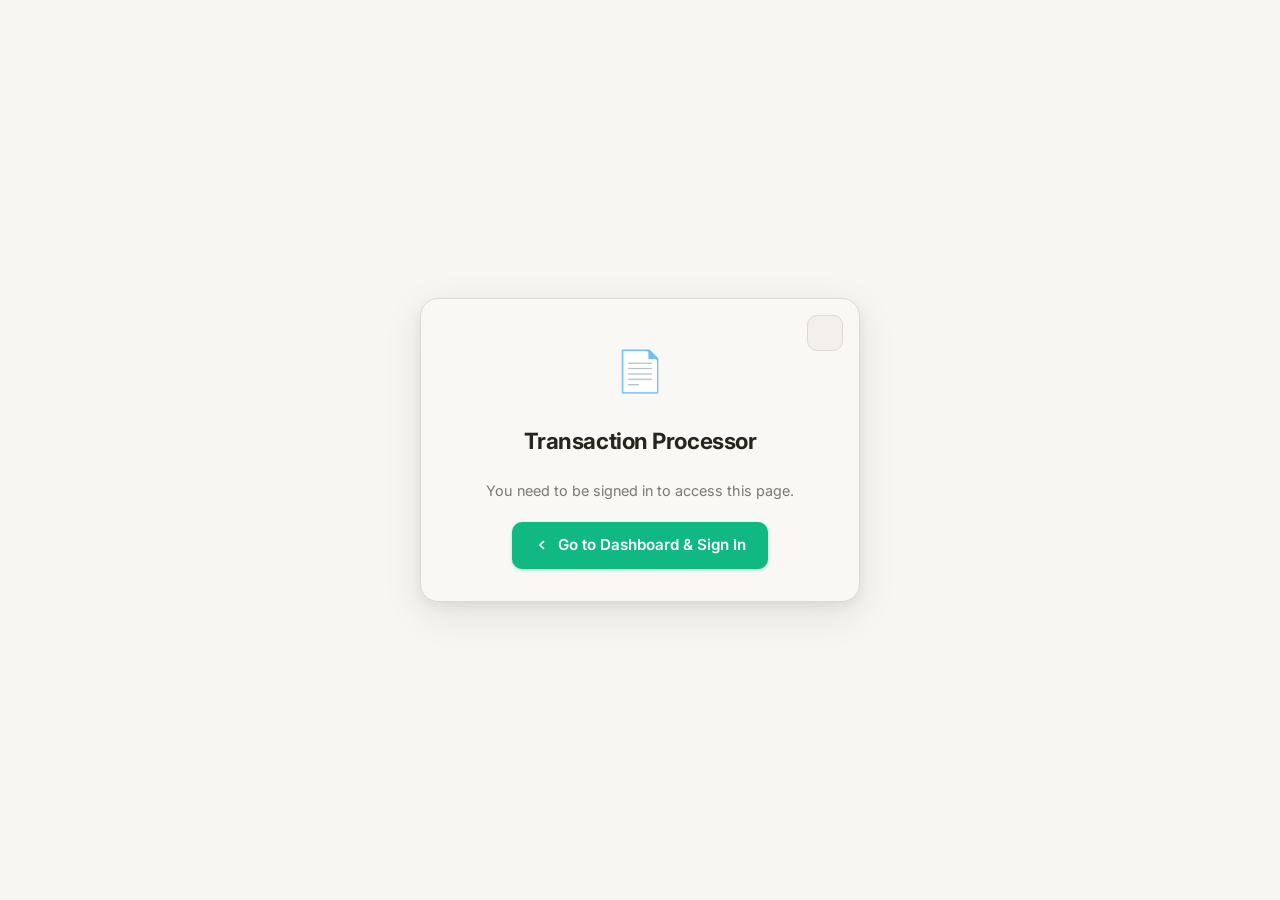
==== commit 7a644ffb: "(1) load config from gsheet directly (2) re-style to match main app (3) add new columns for new cate" ====
--- a/process.html
+++ b/process.html
@@ -4,14 +4,15 @@
   <meta charset="UTF-8" />
   <meta name="viewport" content="width=device-width, initial-scale=1.0" />
   <title>Transaction Processor · Spend Tracker</title>
+  <link rel="icon" type="image/x-icon" href="./favicon.ico">
+  <link rel="preconnect" href="https://fonts.googleapis.com">
+  <link rel="preconnect" href="https://fonts.gstatic.com" crossorigin>
+  <link href="https://fonts.googleapis.com/css2?family=Inter:wght@300..700&display=swap" rel="stylesheet">
+  <link rel="stylesheet" href="./styles.css">
   <style>
-    :root {
-      --bg:      #0d1117; --surface: #161b27; --surface2: #1e2436;
-      --border:  #2e3250; --text:    #e8eaf6; --muted:    #8892b0;
-      --accent:  #7c83f5; --green:   #4caf91; --red:      #e05c5c;
-    }
-    *, *::before, *::after { box-sizing: border-box; margin: 0; padding: 0; }
-    body { background: var(--bg); color: var(--text); font-family: 'Segoe UI', system-ui, sans-serif; font-size: 14px; min-height: 100vh; }
+    /* ── Process-app specific overrides (inherits all tokens from styles.css) ── */
+*, *::before, *::after { box-sizing: border-box; margin: 0; padding: 0; }
+    body { background: var(--bg); color: var(--text); font-family: 'Inter', 'Segoe UI', system-ui, sans-serif; font-size: 14px; min-height: 100vh; }
 
     /* ── HEADER ── */
     header { background: var(--surface); border-bottom: 1px solid var(--border); padding: 14px 28px; display: flex; align-items: center; gap: 16px; }
@@ -22,7 +23,7 @@
 
     /* ── LAYOUT ── */
     main { max-width: 1100px; margin: 0 auto; padding: 28px 24px; display: flex; flex-direction: column; gap: 24px; }
-    .section { background: var(--surface); border: 1px solid var(--border); border-radius: 12px; padding: 22px 24px; display: flex; flex-direction: column; gap: 16px; }
+    .section { background: var(--surface); border: 1px solid var(--border); border-radius: var(--radius-lg); padding: 22px 24px; display: flex; flex-direction: column; gap: 16px; }
     .section h2 { font-size: 0.9rem; font-weight: 700; color: var(--muted); text-transform: uppercase; letter-spacing: 0.06em; }
 
     /* ── GLOBAL FIELDS ── */
@@ -31,34 +32,47 @@
     .field-group label { font-size: 0.75rem; color: var(--muted); text-transform: uppercase; letter-spacing: 0.05em; }
     .field-group input, .field-group select {
       background: var(--surface2); border: 1px solid var(--border); color: var(--text);
-      padding: 8px 12px; border-radius: 8px; font-size: 0.88rem; outline: none;
+      padding: 8px 12px; border-radius: var(--radius-md); font-size: 0.88rem; outline: none;
     }
     .field-group input:focus, .field-group select:focus { border-color: var(--accent); }
 
     /* ── DROP ZONE ── */
     #drop-zone {
-      border: 2px dashed var(--border); border-radius: 10px; padding: 32px 24px;
+      border: 2px dashed var(--border); border-radius: var(--radius-md); padding: 32px 24px;
       text-align: center; cursor: pointer; transition: border-color 0.15s, background 0.15s;
       background: var(--surface2);
     }
-    #drop-zone:hover, #drop-zone.drag-over { border-color: var(--accent); background: #7c83f510; }
+    #drop-zone:hover, #drop-zone.drag-over { border-color: var(--accent); background: color-mix(in srgb, var(--accent) 6%, transparent); }
     #drop-zone .drop-icon { font-size: 2rem; }
     #drop-zone p { color: var(--muted); font-size: 0.9rem; margin-top: 8px; }
 
     /* ── FILE QUEUE ── */
-    .file-queue { display: flex; flex-direction: column; gap: 10px; }
+    .file-queue { display: flex; flex-direction: column; gap: 10px; } 
     .fq-empty { color: var(--muted); font-size: 0.85rem; text-align: center; padding: 8px 0; }
     .fq-row {
       display: flex; align-items: center; gap: 10px; padding: 12px 14px;
-      background: var(--surface2); border-radius: 8px; border: 1px solid var(--border);
-      flex-wrap: wrap;
-    }
-    .fq-name { flex: 1; min-width: 140px; font-size: 0.88rem; overflow: hidden; text-overflow: ellipsis; white-space: nowrap; }
+      background: var(--surface2); border-radius: var(--radius-md); border: 1px solid var(--border);
+      /* keep everything on a single line so the remove button never drops
+         and spacing stays predictable regardless of container width */
+      flex-wrap: nowrap;
+    }
+    .fq-name {
+      /* occupy remaining space but can shrink to zero; width capped so
+         truncation happens at the same point regardless of other content */
+      flex: 1 1 0;           /* grow/shrink with the row */
+      min-width: 0;          /* allow it to collapse for scrolling */
+      max-width: 250px;      /* prevent insanely long names from pushing
+                                 everything else */
+      font-size: 0.88rem;
+      overflow: hidden; text-overflow: ellipsis; white-space: nowrap;
+    }
     .fq-badge {
-      font-size: 0.75rem; color: var(--green); background: #4caf9118;
-      border: 1px solid #4caf9140; border-radius: 20px; padding: 3px 10px; white-space: nowrap;
-    }
-    .fq-badge.unknown { color: var(--red); background: #e05c5c18; border-color: #e05c5c40; }
+      font-size: 0.75rem; color: var(--green); background: color-mix(in srgb, var(--green) 10%, transparent);
+      border: 1px solid color-mix(in srgb, var(--green) 30%, transparent); border-radius: 20px; padding: 3px 10px;
+      display: inline-block; flex: 0 0 140px; max-width: 140px;
+      overflow: hidden; text-overflow: ellipsis; white-space: nowrap;
+    }
+    .fq-badge.unknown { color: var(--red); background: color-mix(in srgb, var(--red) 10%, transparent); border-color: color-mix(in srgb, var(--red) 30%, transparent); }
 
     /* styled native select — matches index.html trigger aesthetic */
     .fq-select-wrap { position: relative; display: inline-block; }
@@ -69,33 +83,58 @@
     .fq-select {
       appearance: none; -webkit-appearance: none;
       background: var(--surface); border: 1px solid var(--border); color: var(--text);
-      padding: 7px 30px 7px 12px; border-radius: 8px; font-size: 0.82rem;
-      outline: none; cursor: pointer; min-width: 200px;
+      padding: 7px 30px 7px 12px; border-radius: var(--radius-md); font-size: 0.82rem;
+      outline: none; cursor: pointer;
+      flex: 0 0 200px;
       font-family: inherit;
     }
     .fq-select:focus { border-color: var(--accent); }
     .fq-select:hover { border-color: var(--muted); }
-
-    /* per-file text inputs (account name, owner) */
     .fq-input {
       background: var(--surface); border: 1px solid var(--border); color: var(--text);
-      padding: 7px 12px; border-radius: 8px; font-size: 0.82rem; outline: none;
+      padding: 7px 12px; border-radius: var(--radius-md); font-size: 0.82rem; outline: none;
       min-width: 130px; font-family: inherit;
     }
     .fq-input:focus { border-color: var(--accent); }
     .fq-input:hover { border-color: var(--muted); }
     .fq-input::placeholder { color: var(--muted); }
-    .fq-field { display: flex; flex-direction: column; gap: 3px; }
+    .fq-field { display: flex; flex-direction: column; gap: 3px;
+      flex: 0 0 150px;
+    }
     .fq-field-label { font-size: 0.68rem; color: var(--muted); text-transform: uppercase; letter-spacing: 0.05em; }
-
     .fq-remove {
       cursor: pointer; color: var(--muted); background: none; border: none;
-      font-size: 1rem; padding: 4px 8px; border-radius: 4px; line-height: 1; margin-left: auto;
+      font-size: 1rem; padding: 4px 8px; border-radius: 4px; line-height: 1;
+      margin-left: auto; flex-shrink: 0;
     }
     .fq-remove:hover { color: var(--red); }
 
+    .autocomplete-wrapper { position: relative; flex: 0 0 150px; }
+    .autocomplete-list {
+      display: none;
+      position: absolute;
+      top: 100%;
+      left: 0;
+      right: 0;
+      z-index: 500;
+      background: var(--surface);
+      border: 1px solid var(--border);
+      border-radius: var(--radius-sm);
+      max-height: 180px;
+      overflow-y: auto;
+      box-shadow: var(--shadow-md);
+    }
+    .autocomplete-list.open { display: block; }
+    .autocomplete-item {
+      padding: 7px 12px;
+      font-size: 0.82rem;
+      cursor: pointer;
+      color: var(--text);
+    }
+    .autocomplete-item:hover { background: var(--surface2); }
+
     /* ── BUTTONS ── */
-    .btn { padding: 9px 20px; border-radius: 8px; border: none; font-size: 0.88rem; font-weight: 600; cursor: pointer; transition: opacity 0.15s; }
+    .btn { padding: 9px 20px; border-radius: var(--radius-md); border: none; font-size: 0.88rem; font-weight: 600; cursor: pointer; transition: opacity 0.15s; }
     .btn:hover { opacity: 0.85; }
     .btn-primary { background: var(--accent); color: white; }
     .btn-secondary { background: var(--surface2); color: var(--text); border: 1px solid var(--border); }
@@ -107,10 +146,10 @@
 
     /* ── PARSE ACTIONS ── */
     .parse-actions { display: flex; align-items: center; gap: 10px; flex-wrap: wrap; }
-    .parse-error { color: var(--red); font-size: 0.82rem; display: none; padding: 8px 12px; background: #e05c5c18; border-radius: 6px; border: 1px solid #e05c5c44; }
+    .parse-error { color: var(--red); font-size: 0.82rem; display: none; padding: 8px 12px; background: color-mix(in srgb, var(--red) 10%, transparent); border-radius: var(--radius-sm); border: 1px solid color-mix(in srgb, var(--red) 25%, transparent); }
 
     /* ── SUMMARY BAR ── */
-    .summary-bar { display: flex; align-items: center; gap: 20px; padding: 10px 14px; background: var(--surface2); border-radius: 8px; flex-wrap: wrap; }
+    .summary-bar { display: flex; align-items: center; gap: 20px; padding: 10px 14px; background: var(--surface2); border-radius: var(--radius-md); flex-wrap: wrap; }
     .summary-bar .stat { display: flex; flex-direction: column; gap: 2px; }
     .summary-bar .stat-label { font-size: 0.7rem; color: var(--muted); text-transform: uppercase; letter-spacing: 0.05em; }
     .summary-bar .stat-value { font-size: 0.95rem; font-weight: 700; }
@@ -119,7 +158,7 @@
     .summary-bar .actions { margin-left: auto; display: flex; gap: 8px; flex-wrap: wrap; }
 
     /* ── PREVIEW TABLE ── */
-    .table-wrap { overflow-x: auto; border-radius: 9px; border: 1px solid var(--border); }
+    .table-wrap { overflow-x: auto; border-radius: var(--radius-md); border: 1px solid var(--border); }
     table { width: 100%; border-collapse: collapse; font-size: 0.83rem; }
     thead tr { background: var(--surface2); }
     th { padding: 9px 10px; text-align: left; color: var(--muted); font-size: 0.72rem; text-transform: uppercase; letter-spacing: 0.05em; white-space: nowrap; border-bottom: 1px solid var(--border); }
@@ -137,14 +176,50 @@
     .error-row td.date-cell { color: var(--red); }
 
     /* ── TOAST ── */
-    #toast { position: fixed; bottom: 24px; right: 24px; background: var(--surface); border: 1px solid var(--border); color: var(--text); padding: 10px 18px; border-radius: 9px; font-size: 0.85rem; box-shadow: 0 8px 24px #00000066; opacity: 0; pointer-events: none; transition: opacity 0.2s; z-index: 999; }
+    #toast { position: fixed; bottom: 24px; right: 24px; background: var(--surface); border: 1px solid var(--border); color: var(--text); padding: 10px 18px; border-radius: var(--radius-md); font-size: 0.85rem; box-shadow: var(--shadow-lg); opacity: 0; pointer-events: none; transition: opacity 0.2s; z-index: 999; }
     #toast.show { opacity: 1; }
+
+    /* modal overlay for account config import */
+    .modal {
+      position: fixed; top: 0; left: 0; width: 100%; height: 100%;
+      background: rgba(0,0,0,0.6); display: flex; align-items: center; justify-content: center;
+      visibility: hidden; opacity: 0; transition: opacity 0.2s;
+      z-index: 1000;
+    }
+    .modal.show { visibility: visible; opacity: 1; }
+    .modal-content {
+      background: var(--surface); padding: 20px; border-radius: var(--radius-md);
+      width: 90%; max-width: 500px;
+    }
+    .modal-content textarea {
+      width: 100%; resize: vertical; background: var(--surface2);
+      color: var(--text); border: 1px solid var(--border);
+      border-radius: var(--radius-md); padding: 8px;
+      font-family: inherit; font-size: 0.9rem;
+    }
+    .modal-actions { display: flex; justify-content: flex-end; gap: 10px; margin-top: 10px; }
+
+    .config-status-badge {
+      font-size: 0.75rem;
+      color: var(--green);
+      display: flex;
+      align-items: center;
+      gap: 4px;
+      margin-top: 4px;
+      white-space: nowrap;
+    }
+    .config-status-badge a {
+      color: var(--accent);
+      text-decoration: none;
+      cursor: pointer;
+    }
+    .config-status-badge a:hover { text-decoration: underline; }
 
     /* ── DATE RANGE PILL ── */
     .date-range-pill {
       display: inline-flex; align-items: center; gap: 0;
       background: var(--surface2); border: 1px solid var(--border);
-      border-radius: 8px; padding: 0; overflow: hidden; transition: border-color 0.15s;
+      border-radius: var(--radius-md); padding: 0; overflow: hidden; transition: border-color 0.15s;
     }
     .date-range-pill:focus-within { border-color: var(--accent); }
     .date-range-pill .pill-icon { padding: 0 10px; color: var(--muted); font-size: 0.9rem; pointer-events: none; }
@@ -168,21 +243,179 @@
     .toggle-label input[type=checkbox] { accent-color: var(--accent); width: 14px; height: 14px; cursor: pointer; }
     .toggle-label:hover { color: var(--text); }
     #step-preview { display: none; }
+
+    /* ── INLINE TABLE COMBOBOX ── */
+    .td-combo { position: relative; min-width: 140px; }
+    .td-combo-input {
+      background: var(--surface2); color: var(--text);
+      border: 1px dashed var(--border);
+      font-size: 0.83rem; width: 100%; outline: none;
+      padding: 4px 8px; border-radius: var(--radius-sm); font-family: inherit;
+      transition: border-color 0.15s, background 0.15s, box-shadow 0.15s;
+    }
+    .td-combo-input::placeholder { color: var(--muted); font-style: italic; opacity: 1; }
+    .td-combo-input:hover { border-color: var(--muted); border-style: solid; }
+    .td-combo-input:focus {
+      border-style: solid; border-color: var(--accent);
+      box-shadow: 0 0 0 2px #7c83f530;
+    }
+    .td-combo-list {
+      display: none; position: absolute; top: calc(100% + 2px); left: 0;
+      min-width: 200px; z-index: 600;
+      background: var(--surface); border: 1px solid var(--border);
+      border-radius: var(--radius-sm); max-height: 200px; overflow-y: auto;
+      box-shadow: var(--shadow-md);
+    }
+    .td-combo-list.open { display: block; }
+    .td-combo-item { padding: 7px 12px; font-size: 0.82rem; cursor: pointer; color: var(--text); }
+    .td-combo-item:hover { background: var(--surface2); }
+
+    /* ── TAGS CONTENTEDITABLE ── */
+    td.tags-cell { min-width: 140px; }
+    td.tags-cell [contenteditable] {
+      display: block; min-width: 120px; padding: 4px 8px;
+      border-radius: var(--radius-sm); border: 1px dashed var(--border);
+      background: var(--surface2);
+      transition: border-color 0.15s, box-shadow 0.15s;
+    }
+    td.tags-cell [contenteditable]:hover { border-color: var(--muted); border-style: solid; }
+    td.tags-cell [contenteditable]:focus {
+      border-style: solid; border-color: var(--accent);
+      box-shadow: 0 0 0 2px #7c83f530;
+    }
+    /* placeholder for empty contenteditable */
+    td.tags-cell [contenteditable][data-placeholder]:empty::before {
+      content: attr(data-placeholder);
+      color: var(--muted); font-style: italic; pointer-events: none;
+    }
+
+    /* ── PROC HEADER (sticky top-bar style) ── */
+    #proc-main > header {
+      position: sticky; top: 0; z-index: 100;
+      background: var(--surface);
+      border-bottom: 1px solid var(--border);
+      padding: 12px 28px;
+      display: flex; align-items: center; gap: 12px;
+      margin-bottom: 0;
+    }
+    #proc-main > header .header-right {
+      margin-left: auto; display: flex; align-items: center; gap: 8px;
+    }
+
+    /* ── TD COMBO (category/subcategory inline combobox) ── */
+    .td-combo { position: relative; min-width: 120px; }
+    .td-combo-input {
+      width: 100%; background: transparent; border: none; border-bottom: 1.5px solid var(--border);
+      color: var(--text); font-size: 0.82rem; font-family: inherit;
+      padding: 2px 4px; outline: none; border-radius: 0;
+    }
+    .td-combo-input:focus { border-bottom-color: var(--accent); background: color-mix(in srgb, var(--accent) 5%, transparent); }
+    .td-combo-list {
+      display: none; position: absolute; top: 100%; left: 0; right: 0; z-index: 500;
+      background: var(--surface); border: 1px solid var(--border);
+      border-radius: var(--radius-sm); max-height: 180px; overflow-y: auto;
+      box-shadow: var(--shadow-md);
+    }
+    .td-combo-list.open { display: block; }
+    .td-combo-item { padding: 6px 10px; font-size: 0.82rem; cursor: pointer; color: var(--text); }
+    .td-combo-item:hover { background: var(--surface2); }
+
+    /* ── CONFIG MODAL CONTENT ── */
+    .modal-content {
+      background: var(--surface); border: 1px solid var(--border);
+      border-radius: var(--radius-lg); padding: 24px 28px;
+      width: 520px; max-width: 96vw; max-height: 85vh; overflow-y: auto;
+      box-shadow: var(--shadow-lg);
+    }
+    .modal-content h3 { font-size: 1rem; font-weight: 700; margin-bottom: 12px; }
+    .modal-content textarea {
+      width: 100%; background: var(--surface2); border: 1.5px solid var(--border);
+      color: var(--text); border-radius: var(--radius-md); padding: 10px 12px;
+      font-size: 0.82rem; font-family: monospace; outline: none; resize: vertical;
+    }
+    .modal-content textarea:focus { border-color: var(--accent); }
+    .modal-actions { display: flex; gap: 8px; margin-top: 12px; justify-content: flex-end; }
+    .config-status-badge {
+      font-size: 0.78rem; color: var(--green);
+      background: color-mix(in srgb, var(--green) 10%, transparent);
+      border: 1px solid color-mix(in srgb, var(--green) 30%, transparent);
+      border-radius: 20px; padding: 3px 10px; display: inline-block;
+    }
+    .config-status-badge a { color: var(--green); }
+
+    /* ── DATE RANGE PILL ── */
+    .date-range-pill {
+      display: flex; align-items: center; gap: 6px;
+      background: var(--surface2); border: 1.5px solid var(--border);
+      border-radius: var(--radius-md); padding: 6px 12px; flex-wrap: nowrap;
+    }
+    .date-range-pill:focus-within { border-color: var(--accent); }
+    .date-range-pill input[type=date] {
+      background: transparent; border: none; color: var(--text);
+      font-size: 0.85rem; font-family: inherit; outline: none; min-width: 120px;
+    }
+    .pill-icon { color: var(--muted); font-size: 0.9rem; }
+    .pill-sep { color: var(--muted); }
+    .date-range-clear {
+      background: none; border: none; cursor: pointer; color: var(--muted);
+      font-size: 0.85rem; padding: 1px 4px; border-radius: 4px; line-height: 1;
+    }
+    .date-range-clear:hover { color: var(--red); }
+
+    /* ── AUTH GUARD SCREEN ── */
+    .proc-auth-icon { font-size: 2.5rem; }
+    .proc-back-btn {
+      display: inline-flex; align-items: center; gap: 8px;
+      background: var(--accent); color: #fff; text-decoration: none;
+      padding: 11px 22px; border-radius: var(--radius-md);
+      font-size: 0.95rem; font-weight: 600; font-family: inherit;
+      transition: background var(--transition), box-shadow var(--transition);
+      box-shadow: 0 1px 3px color-mix(in srgb, var(--accent) 40%, transparent);
+    }
+    .proc-back-btn:hover {
+      background: var(--accent-h);
+      box-shadow: 0 4px 12px color-mix(in srgb, var(--accent) 30%, transparent);
+    }
+    .toggle-label { display: flex; align-items: center; gap: 6px; font-size: 0.82rem; color: var(--muted); cursor: pointer; }
+    .toggle-label input[type=checkbox] { accent-color: var(--accent); }
   </style>
 </head>
+
 <body>
 
+<!-- ── AUTH GUARD SCREEN (shown when not authenticated) ── -->
+<div id="auth-screen" style="display:none">
+  <div class="login-card">
+    <button class="theme-toggle" data-theme-toggle aria-label="Toggle theme"></button>
+    <div class="proc-auth-icon">📄</div>
+    <h1 style="font-size:1.4rem;">Transaction Processor</h1>
+    <p>You need to be signed in to access this page.</p>
+    <a href="./index.html" class="proc-back-btn">
+      <svg width="16" height="16" viewBox="0 0 24 24" fill="none" stroke="currentColor" stroke-width="2.5" aria-hidden="true"><polyline points="15 18 9 12 15 6"/></svg>
+      Go to Dashboard &amp; Sign In
+    </a>
+  </div>
+</div>
+
+<!-- ── MAIN PROCESSOR APP (hidden until auth check passes) ── -->
+<div id="proc-main" style="display:none">
+
 <header>
-  <a href="./index.html">&#x2190; Dashboard</a>
-  <span class="sep">|</span>
-  <h1>&#x1F4C4; Transaction Processor</h1>
+  <nav class="header-nav">
+    <a href="./index.html" class="nav-link">&#x2190; Dashboard</a>
+  </nav>
+  <span class="sep" style="color:var(--border)">|</span>
+  <h1 style="font-size:1.05rem;font-weight:700;color:var(--text)">&#x1F4C4; Transaction Processor</h1>
+  <div class="header-right">
+    <button class="theme-toggle" data-theme-toggle aria-label="Toggle theme"></button>
+  </div>
 </header>
 
 <main>
 
   <!-- ── STEP 1: GLOBAL DEFAULTS ── -->
   <div class="section" id="step-defaults">
-    <h2>1 · Global Defaults</h2>
+    <h2>1 &middot; Global Defaults</h2>
     <div class="fields-row">
       <div class="field-group">
         <label>Date Range <span style="font-weight:400;text-transform:none;letter-spacing:0;font-size:0.78rem">(filters all files)</span></label>
@@ -194,12 +427,19 @@
           <button class="date-range-clear" id="date-range-clear" title="Clear dates">&#x2715;</button>
         </div>
       </div>
+      <div class="field-group" style="justify-content: stretch;">
+        <label>&nbsp;</label>
+        <button class="btn btn-secondary" id="accounts-config-btn" style="flex: 1; line-height: 1;">&#x2699;&#xFE0F; Config</button>
+        <div id="config-loaded-status" style="display:none;">
+          <span class="config-status-badge">&#x2713; <span id="config-account-count"></span> accounts &middot; <span id="config-source-label"></span> &middot; <a href="#" id="config-view-link">View / Edit</a></span>
+        </div>
+      </div>
     </div>
   </div>
 
   <!-- ── STEP 2: ADD FILES ── -->
   <div class="section" id="step-input">
-    <h2>2 · Add CSV Files</h2>
+    <h2>2 &middot; Add CSV Files</h2>
     <div id="drop-zone">
       <div class="drop-icon">&#x1F4C2;</div>
       <p>Drop CSV files here, or <strong>click to browse</strong></p>
@@ -218,7 +458,7 @@
 
   <!-- ── STEP 3: PREVIEW ── -->
   <div class="section" id="step-preview">
-    <h2>3 · Review &amp; Edit</h2>
+    <h2>3 &middot; Review &amp; Edit</h2>
     <div class="summary-bar" id="summary-bar">
       <div class="stat"><span class="stat-label">Rows</span><span class="stat-value" id="stat-rows">&#x2014;</span></div>
       <div class="stat"><span class="stat-label">Total Expenses</span><span class="stat-value negative" id="stat-expenses">&#x2014;</span></div>
@@ -237,7 +477,7 @@
           <tr>
             <th>#</th><th>Date</th><th>Description</th>
             <th style="text-align:right">Amount</th>
-            <th>Account</th><th>Category</th><th>Owner</th><th></th>
+            <th>Account</th><th>Category</th><th>Subcategory</th><th>Tags</th><th>Owner</th><th></th>
           </tr>
         </thead>
         <tbody id="preview-tbody"></tbody>
@@ -247,8 +487,51 @@
   </div>
 
 </main>
+
+</div><!-- /#proc-main -->
+
+<!-- ── CONFIGURATION IMPORT MODAL ── -->
+<div id="config-modal" class="modal">
+  <div class="modal-content">
+    <h3>Import Configuration</h3>
+    <textarea id="config-text" placeholder="Paste JSON here" rows="10" style="margin-top: 12px;"></textarea>
+    <div style="margin-top:8px; font-size:0.85rem;">
+      or <button class="btn btn-secondary btn-sm" id="config-file-btn">Choose file</button>
+      <input type="file" id="config-file-input" accept=".json" style="display:none" />
+    </div>
+    <div id="config-error" class="parse-error" style="margin-top:8px; display:none"></div>
+    <div class="modal-actions">
+      <button class="btn btn-primary" id="config-load-btn">Load</button>
+      <button class="btn btn-secondary" id="config-cancel-btn">Cancel</button>
+    </div>
+  </div>
+</div>
+
 <div id="toast"></div>
+
+<script type="module">
+import { initTheme } from './theme.js';
+initTheme();
+</script>
+
 <script>
+// ── AUTH GUARD ───────────────────────────────────────────────────────────────
+(function checkAuth() {
+  const token = sessionStorage.getItem('gapi_access_token');
+  const authScreen = document.getElementById('auth-screen');
+  const procMain   = document.getElementById('proc-main');
+  if (!token) {
+    authScreen.style.display = 'flex';
+    procMain.style.display   = 'none';
+  } else {
+    authScreen.style.display = 'none';
+    procMain.style.display   = 'block';
+    document.addEventListener('DOMContentLoaded', () => autoLoadConfig());
+    if (document.readyState !== 'loading') autoLoadConfig();
+  }
+})();
+
+
 const ADAPTERS = {
   capital_one: {
     label: 'Capital One Credit Card', dateCol: 'posted date', descCol: 'description',
@@ -269,11 +552,11 @@
   },
   citi_custom: {
     label: 'Citi CustomCash Card', dateCol: 'date', descCol: 'description',
-    amountMode: 'debit_credit', debitCol: 'debit', creditCol: 'credit',
+    amountMode: 'debit_credit_negate', debitCol: 'debit', creditCol: 'credit',
   },
   citi_costco: {
     label: 'Citi Costco Anywhere Card', dateCol: 'date', descCol: 'description',
-    amountMode: 'debit_credit', debitCol: 'debit', creditCol: 'credit', ownerCol: 'member name',
+    amountMode: 'debit_credit_negate', debitCol: 'debit', creditCol: 'credit', ownerCol: 'member name',
   },
 };
 
@@ -315,9 +598,10 @@
 
 function normalizeAmount(row, adapter) {
   switch (adapter.amountMode) {
-    case 'signed':       return parseNum(row[adapter.amountCol] || '');
-    case 'amex_negate':  return -(parseNum(row[adapter.amountCol] || ''));
-    case 'debit_credit': return parseNum(row[adapter.creditCol] || '') - parseNum(row[adapter.debitCol] || '');
+    case 'signed':               return parseNum(row[adapter.amountCol]);
+    case 'amex_negate':           return -parseNum(row[adapter.amountCol]);
+    case 'debit_credit':          return parseNum(row[adapter.creditCol]) - parseNum(row[adapter.debitCol]);
+    case 'debit_credit_negate':  return -parseNum(row[adapter.creditCol]) + parseNum(row[adapter.debitCol]);
     default: return 0;
   }
 }
@@ -342,7 +626,9 @@
   const missingDesc = col(adapter.descCol) === -1;
   let missingAmt = false;
   if (adapter.amountMode === 'signed' || adapter.amountMode === 'amex_negate') missingAmt = col(adapter.amountCol) === -1;
-  else if (adapter.amountMode === 'debit_credit') missingAmt = col(adapter.debitCol) === -1 && col(adapter.creditCol) === -1;
+  else if (adapter.amountMode === 'debit_credit' || adapter.amountMode === 'debit_credit_negate') {
+    missingAmt = col(adapter.debitCol) === -1 || col(adapter.creditCol) === -1;
+  }
   if (missingDate || missingDesc || missingAmt) {
     const missing = [];
     if (missingDate) missing.push(`"${adapter.dateCol}"`);
@@ -359,7 +645,7 @@
     if (!rawDate && amount === 0) return null;
     return {
       date: normalizeDate(rawDate), description: getCol(row, adapter.descCol),
-      amount, category: getCol(row, adapter.categoryCol) || '',
+      amount, category: '', subcategory: '', tags: '',
       account:      globalAccount || getCol(row, adapter.accountCol) || '',
       accountOwner: globalOwner   || getCol(row, adapter.ownerCol)   || '',
       notes: getCol(row, adapter.notesCol) || '',
@@ -392,26 +678,119 @@
 function esc(s) { return (s || '').replace(/&/g,'&amp;').replace(/</g,'&lt;').replace(/>/g,'&gt;'); }
 
 let parsedRows = [];
+let categoryConfig = [];
+
+function getSubcategoryOptions(categoryName) {
+  const cat = categoryConfig.find(c => c.name === categoryName);
+  return cat ? cat.subcategories.map(s => s.name) : [];
+}
+
+function attachComboToCell(td, initialValue, optionsFn, idx, field) {
+  td.classList.add('td-combo');
+  const input = document.createElement('input');
+  input.type = 'text';
+  input.className = 'td-combo-input';
+  input.value = initialValue;
+  input.dataset.idx = idx;
+  input.dataset.field = field;
+  input.autocomplete = 'off';
+  input.placeholder = field === 'category' ? 'Category…' : 'Subcategory…';
+  const list = document.createElement('div');
+  list.className = 'td-combo-list';
+  td.appendChild(input);
+  td.appendChild(list);
+
+  function renderList(items) {
+    list.innerHTML = items.map(v => `<div class="td-combo-item">${esc(v)}</div>`).join('');
+    list.classList.toggle('open', items.length > 0);
+    list.querySelectorAll('.td-combo-item').forEach(item => {
+      item.addEventListener('mousedown', e => {
+        e.preventDefault();
+        input.value = item.textContent;
+        list.classList.remove('open');
+        parsedRows[idx][field] = item.textContent;
+        if (field === 'category') {
+          parsedRows[idx].subcategory = '';
+          const subInput = document.querySelector(`.td-combo-input[data-idx="${idx}"][data-field="subcategory"]`);
+          if (subInput) subInput.value = '';
+        }
+        updateSummary();
+      });
+    });
+  }
+
+  input.addEventListener('focus', () => {
+    const q = input.value.toLowerCase();
+    renderList(optionsFn().filter(v => v.toLowerCase().includes(q)));
+  });
+  input.addEventListener('input', () => {
+    const q = input.value.toLowerCase();
+    renderList(optionsFn().filter(v => v.toLowerCase().includes(q)));
+    parsedRows[idx][field] = input.value;
+    if (field === 'category') {
+      parsedRows[idx].subcategory = '';
+      const subInput = document.querySelector(`.td-combo-input[data-idx="${idx}"][data-field="subcategory"]`);
+      if (subInput) subInput.value = '';
+    }
+    updateSummary();
+  });
+  input.addEventListener('blur', () => {
+    setTimeout(() => list.classList.remove('open'), 150);
+    parsedRows[idx][field] = input.value;
+  });
+  return input;
+}
 
 function renderPreview(rows) {
   parsedRows = rows;
   const tbody = document.getElementById('preview-tbody');
   tbody.innerHTML = '';
+  const catNames = categoryConfig.map(c => c.name);
+
   rows.forEach((r, i) => {
     const tr = document.createElement('tr');
     if (!r.date || r.date === '') tr.classList.add('error-row');
-    tr.innerHTML = `
+
+    // Static cells
+    const staticFrag = document.createElement('template');
+    staticFrag.innerHTML = `
       <td class="row-num">${i+1}</td>
       <td class="date-cell">${esc(r.date)}</td>
       <td><span contenteditable="true" data-field="description" data-idx="${i}">${esc(r.description)}</span></td>
       <td class="amount-cell"><span contenteditable="true" data-field="amount" data-idx="${i}">${r.amount.toFixed(2)}</span></td>
       <td><span contenteditable="true" data-field="account" data-idx="${i}">${esc(r.account)}</span></td>
-      <td><span contenteditable="true" data-field="category" data-idx="${i}">${esc(r.category)}</span></td>
-      <td><span contenteditable="true" data-field="accountOwner" data-idx="${i}">${esc(r.accountOwner)}</span></td>
-      <td><button class="btn-danger" data-del="${i}" title="Remove row">&#x2715;</button></td>
     `;
+    tr.append(staticFrag.content);
+
+    // Category combobox
+    const catTd = document.createElement('td');
+    attachComboToCell(catTd, r.category || '', () => catNames, i, 'category');
+    tr.appendChild(catTd);
+
+    // Subcategory combobox (options depend on currently selected category)
+    const subTd = document.createElement('td');
+    attachComboToCell(subTd, r.subcategory || '', () => getSubcategoryOptions(parsedRows[i].category || ''), i, 'subcategory');
+    tr.appendChild(subTd);
+
+    // Tags cell (comma-separated, free text)
+    const tagsTd = document.createElement('td');
+    tagsTd.className = 'tags-cell';
+    tagsTd.innerHTML = `<span contenteditable="true" data-field="tags" data-idx="${i}" data-placeholder="#tags (comma-separated)">${esc(r.tags || '')}</span>`;
+    tr.appendChild(tagsTd);
+
+    // Owner
+    const ownerTd = document.createElement('td');
+    ownerTd.innerHTML = `<span contenteditable="true" data-field="accountOwner" data-idx="${i}">${esc(r.accountOwner)}</span>`;
+    tr.appendChild(ownerTd);
+
+    // Delete button
+    const delTd = document.createElement('td');
+    delTd.innerHTML = `<button class="btn-danger" data-del="${i}" title="Remove row">&#x2715;</button>`;
+    tr.appendChild(delTd);
+
     tbody.appendChild(tr);
   });
+
   tbody.querySelectorAll('[contenteditable]').forEach(el => {
     el.addEventListener('input', () => {
       const idx = parseInt(el.dataset.idx), field = el.dataset.field, val = el.textContent.trim();
@@ -440,18 +819,18 @@
   netEl.className = 'stat-value ' + (net >= 0 ? 'positive' : 'negative');
 }
 
-const OUTPUT_HEADERS = ['Date','Description','Amount','Account','Category','Account Owner'];
+const OUTPUT_HEADERS = ['Date','Description','Amount','Account','Category','Subcategory','Tags','Account Owner'];
 
 function rowsToTSV(rows, includeHeader=true) {
   const lines = includeHeader ? [OUTPUT_HEADERS.join('\t')] : [];
-  rows.forEach(r => lines.push([r.date,r.description,r.amount.toFixed(2),r.account,r.category,r.accountOwner].map(v=>String(v).replace(/\t/g,' ')).join('\t')));
+  rows.forEach(r => lines.push([r.date,r.description,r.amount.toFixed(2),r.account,r.category,r.subcategory||'',r.tags||'',r.accountOwner].map(v=>String(v).replace(/\t/g,' ')).join('\t')));
   return lines.join('\n');
 }
 
 function rowsToCSV(rows, includeHeader=true) {
   const q = v => { const s=String(v); return (s.includes(',')||s.includes('"')||s.includes('\n')) ? '"'+s.replace(/"/g,'""')+'"' : s; };
   const lines = includeHeader ? [OUTPUT_HEADERS.map(q).join(',')] : [];
-  rows.forEach(r => lines.push([r.date,r.description,r.amount.toFixed(2),r.account,r.category,r.accountOwner].map(q).join(',')));
+  rows.forEach(r => lines.push([r.date,r.description,r.amount.toFixed(2),r.account,r.category,r.subcategory||'',r.tags||'',r.accountOwner].map(q).join(',')));
   return lines.join('\n');
 }
 
@@ -465,7 +844,7 @@
 
 document.getElementById('copy-tsv-btn').addEventListener('click', () => {
   if (!parsedRows.length) return;
-  document.querySelectorAll('[data-field]').forEach(el => {
+  document.querySelectorAll('[data-field][contenteditable]').forEach(el => {
     const idx=parseInt(el.dataset.idx), field=el.dataset.field;
     if (idx>=0 && idx<parsedRows.length) {
       if (field==='amount') parsedRows[idx].amount = parseFloat(el.textContent.trim()) || 0;
@@ -500,6 +879,182 @@
 
 // ─── FILE QUEUE ───────────────────────────────────────────────────────────────
 let fileQueue = [];
+
+// ── CONFIG STATE ──────────────────────────────────────────────────────────────
+let loadedConfigJson = null;
+let accountOptions   = [];
+let configSource     = null; // 'gsheet' | 'json' | 'user-input'
+
+const CONFIG_SHEET_TABS = { accounts: 'CONFIG.accounts', categories: 'CONFIG.categories' };
+
+// ── CONFIG BADGE ──────────────────────────────────────────────────────────────
+function updateConfigBadge() {
+  const statusEl = document.getElementById('config-loaded-status');
+  const countEl  = document.getElementById('config-account-count');
+  const sourceEl = document.getElementById('config-source-label');
+  const viewLink = document.getElementById('config-view-link');
+  if (!statusEl) return;
+  if (accountOptions.length > 0) {
+    const SOURCE_LABELS = {
+      'gsheet':     '&#x1F4CA; Google Sheet',
+      'json':       '&#x1F4C4; config.json',
+      'user-input': '&#x270F;&#xFE0F; User Input',
+    };
+    if (countEl)  countEl.textContent = accountOptions.length;
+    if (sourceEl) sourceEl.innerHTML  = SOURCE_LABELS[configSource] || configSource || '';
+
+    // ── Link behaviour depends on source ──────────────────────────────────────
+    if (viewLink) {
+      if (configSource === 'gsheet') {
+        const sheetId = sessionStorage.getItem('gapi_sheet_id');
+        viewLink.href        = `https://docs.google.com/spreadsheets/d/${sheetId}`;
+        viewLink.target      = '_blank';
+        viewLink.rel         = 'noopener noreferrer';
+        viewLink.textContent = 'Open Sheet ↗';
+      } else {
+        viewLink.href        = '#';
+        viewLink.target      = '';
+        viewLink.rel         = '';
+        viewLink.textContent = 'View / Edit';
+      }
+    }
+
+    statusEl.style.display = 'block';
+  } else {
+    statusEl.style.display = 'none';
+  }
+}
+
+// ── AUTO CONFIG LOAD: Google Sheet → config.json → manual fallback ────────────
+async function autoLoadConfig() {
+  const token   = sessionStorage.getItem('gapi_access_token');
+  const sheetId = sessionStorage.getItem('gapi_sheet_id');
+
+  if (token && sheetId) {
+    const ok = await tryLoadFromSheet(token, sheetId);
+    if (ok) return;
+  }
+
+  const ok = await tryLoadFromConfigJson();
+  if (ok) return;
+
+  updateConfigBadge();
+}
+
+async function tryLoadFromSheet(token, sheetId) {
+  try {
+    const [accountRows, categoryRows] = await Promise.all([
+      fetchConfigTab(token, sheetId, CONFIG_SHEET_TABS.accounts),
+      fetchConfigTab(token, sheetId, CONFIG_SHEET_TABS.categories),
+    ]);
+    const accounts   = parseAccountRows(accountRows);
+    const categories = parseCategoryRows(categoryRows);
+    if (!accounts.length && !categories.length) {
+      console.warn('[config] Sheet tabs empty — falling back to config.json');
+      return false;
+    }
+    accountOptions = accounts;
+    categoryConfig = categories;
+    configSource   = 'gsheet';
+    updateConfigBadge();
+    showToast('Config loaded from Google Sheet');
+    return true;
+  } catch(e) {
+    console.warn('[config] Sheet load error:', e);
+    return false;
+  }
+}
+
+async function fetchConfigTab(token, sheetId, tabName) {
+  const range = encodeURIComponent(`${tabName}!A:Z`);
+  const url   = `https://sheets.googleapis.com/v4/spreadsheets/${sheetId}/values/${range}`;
+  const res = await fetch(url, { headers: { Authorization: `Bearer ${token}` } });
+  if (!res.ok) return [];
+  const json = await res.json();
+  return json.values || [];
+}
+
+function parseAccountRows(rows) {
+  if (!rows || rows.length < 2) return [];
+  const headers = rows[0].map(h => h.trim().toLowerCase());
+  const col = name => headers.indexOf(name);
+  if (col('name') === -1) return [];
+  return rows.slice(1).map(r => ({
+    name:        (r[col('name')]         || '').trim(),
+    owner:       (r[col('owner')]        || '').trim(),
+    type:        (r[col('type')]         || '').trim(),
+    description: (r[col('description')]  || '').trim(),
+  })).filter(a => a.name);
+}
+
+function parseCategoryRows(rows) {
+  if (!rows || rows.length < 2) return [];
+  const headers = rows[0].map(h => h.trim().toLowerCase());
+  const col = name => headers.indexOf(name);
+  if (col('category_id') === -1 || col('category_name') === -1) return [];
+  const map = new Map();
+  rows.slice(1).forEach(r => {
+    const catId   = (r[col('category_id')]      || '').trim();
+    const catName = (r[col('category_name')]    || '').trim();
+    const subId   = (r[col('subcategory_id')]   || '').trim();
+    const subName = (r[col('subcategory_name')] || '').trim();
+    if (!catId) return;
+    if (!map.has(catId)) map.set(catId, { id: catId, name: catName, subcategories: [] });
+    if (subId && subName) map.get(catId).subcategories.push({ id: subId, name: subName });
+  });
+  return [...map.values()];
+}
+
+async function tryLoadFromConfigJson() {
+  try {
+    const res = await fetch('./config.json');
+    if (!res.ok) { return false; }
+    const obj = await res.json();
+    if (!obj?.options?.accounts?.length) { return false; }
+    loadAccountConfigObject(obj, JSON.stringify(obj, null, 2), 'json');
+    return true;
+  } catch(e) {
+    return false;
+  }
+}
+
+autoLoadConfig();
+
+// ── LOAD FROM OBJECT (JSON paste / file upload) ───────────────────────────────
+function loadAccountConfigObject(obj, rawJson, source = 'user-input') {
+  try {
+    if (!obj || !obj.options || !Array.isArray(obj.options.accounts))
+      throw new Error('JSON must contain options.accounts array');
+    accountOptions = obj.options.accounts.map(a => ({
+      name: a.name, owner: a.owner, type: a.type, description: a.description
+    })).filter(a => a.name);
+    if (Array.isArray(obj.options.categories)) categoryConfig = obj.options.categories;
+    loadedConfigJson = rawJson || JSON.stringify(obj, null, 2);
+    configSource     = source;
+    fileQueue.forEach(f => {
+      const m = accountOptions.find(a => a.name === f.account);
+      if (m) f.owner = m.owner;
+    });
+    renderQueue();
+    updateConfigBadge();
+    showToast('Account configuration loaded');
+  } catch(e) {
+    showError(document.getElementById('config-error'), e.message);
+  }
+}
+
+function showConfigModal(show = true) {
+  const m = document.getElementById('config-modal');
+  if (!m) return;
+  if (show) {
+    document.getElementById('config-text').value = '';
+    document.getElementById('config-error').style.display = 'none';
+    m.classList.add('show');
+  } else {
+    m.classList.remove('show');
+  }
+}
+
 
 function bankOptionsHTML(selectedKey) {
   return '<option value="">\u2014 Select bank \u2014</option>' +
@@ -520,18 +1075,16 @@
       <div class="fq-select-wrap">
         <select class="fq-select" data-id="${f.id}" data-field="bank">${bankOptionsHTML(f.bank)}</select>
       </div>
-      <div class="fq-field">
-        <!-- <span class="fq-field-label">Account Name</span> -->
-        <input class="fq-input" data-id="${f.id}" data-field="account"
-               placeholder="Account Name eg. Citi123" value="${esc(f.account)}" />
+      <div class="fq-field autocomplete-wrapper">
+        <input class="fq-input ac-input" data-id="${f.id}" data-field="account" data-ac="account" placeholder="Account Name" value="${esc(f.account)}" autocomplete="off">
+        <div class="autocomplete-list" data-ac-list="account-${f.id}"></div>
       </div>
-      <div class="fq-field">
-        <!-- <span class="fq-field-label">Owner</span> -->
-        <input class="fq-input" data-id="${f.id}" data-field="owner"
-               placeholder=" Account Owner eg. John" value="${esc(f.owner)}" />
+      <div class="fq-field autocomplete-wrapper">
+        <input class="fq-input ac-input" data-id="${f.id}" data-field="owner" data-ac="owner" placeholder="Account Owner" value="${esc(f.owner)}" autocomplete="off">
+        <div class="autocomplete-list" data-ac-list="owner-${f.id}"></div>
       </div>
-      <button class="fq-remove" data-id="${f.id}" title="Remove">\u2715</button>
-    </div>
+        <button class="fq-remove" data-id="${f.id}" title="Remove">\u2715</button>
+      </div>
   `).join('');
 
   el.querySelectorAll('.fq-select').forEach(sel => {
@@ -544,7 +1097,16 @@
   el.querySelectorAll('.fq-input').forEach(inp => {
     inp.addEventListener('input', e => {
       const item = fileQueue.find(f => f.id === e.target.dataset.id);
-      if (item) item[e.target.dataset.field] = e.target.value;
+      if (item) {
+        item[e.target.dataset.field] = e.target.value;
+        if (e.target.dataset.field === 'account') {
+          const match = accountOptions.find(a => a.name === e.target.value);
+          if (match) {
+            item.owner = match.owner;
+            renderQueue();
+          }
+        }
+      }
     });
   });
 
@@ -552,6 +1114,52 @@
     btn.addEventListener('click', e => {
       fileQueue = fileQueue.filter(f => f.id !== e.target.dataset.id);
       renderQueue();
+    });
+  });
+
+  initAutoComplete();
+}
+
+function initAutoComplete() {
+  document.querySelectorAll('.ac-input').forEach(input => {
+    const listEl = input.parentElement.querySelector('.autocomplete-list');
+    const type = input.dataset.ac; // "account" or "owner"
+
+    function getSuggestions() {
+      return type === 'account'
+        ? accountOptions.map(a => a.name).filter(Boolean).sort()
+        : [...new Set(accountOptions.map(a => a.owner).filter(Boolean))].sort();
+    }
+
+    function showList(items) {
+      listEl.innerHTML = items.map(v =>
+        `<div class="autocomplete-item">${esc(v)}</div>`
+      ).join('');
+      listEl.classList.toggle('open', items.length > 0);
+      listEl.querySelectorAll('.autocomplete-item').forEach(item => {
+        item.addEventListener('mousedown', e => {
+          e.preventDefault(); // prevent blur before click
+          input.value = item.textContent;
+          input.dispatchEvent(new Event('input', { bubbles: true }));
+          listEl.classList.remove('open');
+        });
+      });
+    }
+
+    input.addEventListener('focus', () => {
+      const q = input.value.toLowerCase();
+      const matches = getSuggestions().filter(v => v.toLowerCase().includes(q));
+      showList(matches);
+    });
+
+    input.addEventListener('input', () => {
+      const q = input.value.toLowerCase();
+      const matches = getSuggestions().filter(v => v.toLowerCase().includes(q));
+      showList(matches);
+    });
+
+    input.addEventListener('blur', () => {
+      setTimeout(() => listEl.classList.remove('open'), 150);
     });
   });
 }
@@ -578,6 +1186,56 @@
 dropZone.addEventListener('dragleave', e => { if (!dropZone.contains(e.relatedTarget)) dropZone.classList.remove('drag-over'); });
 dropZone.addEventListener('drop', e => { e.preventDefault(); dropZone.classList.remove('drag-over'); if (e.dataTransfer.files.length) handleFiles(e.dataTransfer.files); });
 
+// account config modal controls
+const cfgBtn = document.getElementById('accounts-config-btn');
+if (cfgBtn) cfgBtn.addEventListener('click', () => showConfigModal(true));
+
+const cfgCancel = document.getElementById('config-cancel-btn');
+if (cfgCancel) cfgCancel.addEventListener('click', () => showConfigModal(false));
+
+const cfgLoad = document.getElementById('config-load-btn');
+if (cfgLoad) cfgLoad.addEventListener('click', () => {
+  try {
+    const obj = JSON.parse(document.getElementById('config-text').value);
+    loadAccountConfigObject(obj, document.getElementById('config-text').value, 'user-input');
+    showConfigModal(false);
+  } catch (e) {
+    showError(document.getElementById('config-error'), e.message);
+  }
+});
+
+const cfgFileBtn = document.getElementById('config-file-btn');
+if (cfgFileBtn) cfgFileBtn.addEventListener('click', () => document.getElementById('config-file-input').click());
+
+const cfgFileInput = document.getElementById('config-file-input');
+if (cfgFileInput) cfgFileInput.addEventListener('change', e => {
+  const file = e.target.files[0];
+  if (!file) return;
+  const reader = new FileReader();
+  reader.onload = ev => {
+    try {
+      const obj = JSON.parse(ev.target.result);
+      loadAccountConfigObject(obj, ev.target.result);
+      showConfigModal(false);
+    } catch (err) {
+      showError(document.getElementById('config-error'), err.message);
+    }
+  };
+  reader.readAsText(file);
+});
+
+const viewLink = document.getElementById('config-view-link');
+if (viewLink) {
+  viewLink.addEventListener('click', e => {
+    if (configSource === 'gsheet') return;
+    e.preventDefault();
+    showConfigModal(true);
+    if (loadedConfigJson) {
+      document.getElementById('config-text').value = loadedConfigJson;
+    }
+  });
+}
+
 document.getElementById('file-input').addEventListener('change', e => {
   if (e.target.files.length) handleFiles(e.target.files);
   e.target.value = '';
@@ -595,7 +1253,6 @@
   if (!fileQueue.length) { showError(errEl, 'Add at least one CSV file to process.'); return; }
   const unassigned = fileQueue.filter(f => !f.bank);
   if (unassigned.length) { showError(errEl, 'Please select a bank for: ' + unassigned.map(f => f.name).join(', ')); return; }
-  // account and owner are now per-file (set in fileQueue items)
   const errors = [], allRows = [];
   fileQueue.forEach(f => {
     try {
@@ -615,4 +1272,4 @@
 });
 </script>
 </body>
-</html>
+</html>
--- a/styles.css
+++ b/styles.css
@@ -0,0 +1,649 @@
+/*
+ * Spend Tracker — styles-2.css
+ * Light mode (default) · Dark mode via [data-theme="dark"]
+ *
+ * Accent: Emerald green — fits a finance/spending context
+ * Dark mode: Neutral slate (replaces old purple/navy)
+ * Font: Inter via Google Fonts — load in <head> before this sheet
+ */
+
+@import url('https://fonts.googleapis.com/css2?family=Inter:wght@300..700&display=swap');
+
+/* ── Design Tokens — Light (default) ───────────────────────────────────────── */
+:root {
+  --bg:       #f7f6f2;
+  --surface:  #f9f8f5;
+  --surface2: #f3f0ec;
+  --surface3: #edeae5;
+  --accent:   #10b981;
+  --accent-h: #059669;
+  --text:     #28251d;
+  --muted:    #7a7974;
+  --faint:    #bab9b4;
+  --border:   #dcd9d5;
+  --green:    #10b981;
+  --red:      #ef4444;
+  --shadow-sm: 0 1px 3px oklch(0.2 0.01 80 / 0.05), 0 1px 2px oklch(0.2 0.01 80 / 0.03);
+  --shadow-md: 0 4px 16px oklch(0.2 0.01 80 / 0.07), 0 2px 6px oklch(0.2 0.01 80 / 0.04);
+  --shadow-lg: 0 12px 40px oklch(0.2 0.01 80 / 0.09), 0 4px 12px oklch(0.2 0.01 80 / 0.06);
+  --radius-sm: 6px;
+  --radius-md: 10px;
+  --radius-lg: 14px;
+  --radius-xl: 18px;
+  --transition: 200ms cubic-bezier(0.16, 1, 0.3, 1);
+  --chart-grid:           rgba(40, 37, 29, 0.07);
+  --chart-border:         rgba(40, 37, 29, 0.09);
+  --chart-tick:           #7a7974;
+  --chart-tooltip-bg:     #f9f8f5;
+  --chart-tooltip-title:  #28251d;
+  --chart-tooltip-body:   #7a7974;
+  --chart-tooltip-border: #dcd9d5;
+  --chart-legend:         #7a7974;
+}
+
+/* ── Design Tokens — Dark ───────────────────────────────────────────────────── */
+[data-theme="dark"] {
+  --bg:       #171614;
+  --surface:  #1c1b19;
+  --surface2: #201f1d;
+  --surface3: #2d2c2a;
+  --accent:   #34d399;
+  --accent-h: #10b981;
+  --text:     #cdccca;
+  --muted:    #797876;
+  --faint:    #5a5957;
+  --border:   #393836;
+  --green:    #34d399;
+  --red:      #f87171;
+  --shadow-sm: 0 1px 3px rgba(0,0,0,.3);
+  --shadow-md: 0 4px 16px rgba(0,0,0,.4);
+  --shadow-lg: 0 12px 40px rgba(0,0,0,.5);
+  --chart-grid:           rgba(205, 204, 202, 0.07);
+  --chart-border:         rgba(205, 204, 202, 0.09);
+  --chart-tick:           #797876;
+  --chart-tooltip-bg:     #1c1b19;
+  --chart-tooltip-title:  #cdccca;
+  --chart-tooltip-body:   #797876;
+  --chart-tooltip-border: #393836;
+  --chart-legend:         #797876;
+  }
+
+/* ── Base ────────────────────────────────────────────────────────────────────── */
+*, *::before, *::after { box-sizing: border-box; margin: 0; padding: 0; }
+
+html { -webkit-font-smoothing: antialiased; scroll-behavior: smooth; }
+
+body {
+  background: var(--bg);
+  color: var(--text);
+  font-family: 'Inter', 'Segoe UI', system-ui, sans-serif;
+  min-height: 100vh;
+  line-height: 1.6;
+  transition: background var(--transition), color var(--transition);
+}
+
+/* ── Theme Toggle Button ────────────────────────────────────────────────────── */
+.theme-toggle {
+  display: flex;
+  align-items: center;
+  justify-content: center;
+  width: 36px;
+  height: 36px;
+  border-radius: var(--radius-md);
+  border: 1px solid var(--border);
+  background: var(--surface2);
+  color: var(--muted);
+  cursor: pointer;
+  flex-shrink: 0;
+  transition: border-color var(--transition), background var(--transition), color var(--transition);
+}
+.theme-toggle:hover { border-color: var(--accent); color: var(--accent); }
+.theme-toggle svg   { pointer-events: none; }
+
+/* ── Auth Screen ─────────────────────────────────────────────────────────────── */
+#auth-screen {
+  display: flex;
+  flex-direction: column;
+  align-items: center;
+  justify-content: center;
+  min-height: 100vh;
+  gap: 24px;
+  padding: 24px;
+  background: var(--bg);
+}
+
+/* ── Login Card ──────────────────────────────────────────────────────────────── */
+.login-card {
+  background: var(--surface);
+  border: 1px solid var(--border);
+  border-radius: var(--radius-xl);
+  box-shadow: var(--shadow-lg);
+  padding: 40px 36px 32px;
+  width: 440px;
+  max-width: 100%;
+  display: flex;
+  flex-direction: column;
+  align-items: center;
+  gap: 20px;
+  position: relative;
+}
+.login-card h1 {
+  color: var(--text);
+  font-size: 1.6rem;
+  font-weight: 700;
+  letter-spacing: -0.02em;
+  margin: 0;
+}
+.login-card > p  { color: var(--muted); font-size: 0.9rem; margin: 0; text-align: center; }
+.login-card #config-form  { width: 100%; }
+.login-card .auth-hint,
+.login-card #config-status,
+.login-card #env-status,
+.login-card #auth-error   { text-align: center; }
+
+/* Inline theme toggle in the top-right of login card */
+.login-card .theme-toggle {
+  position: absolute;
+  top: 16px;
+  right: 16px;
+}
+
+/* Logo lockup on auth */
+.login-logo {
+  display: flex;
+  align-items: center;
+  gap: 10px;
+  color: var(--text);
+  font-size: 1.1rem;
+  font-weight: 700;
+  letter-spacing: -0.01em;
+}
+.login-logo img, .login-logo svg { width: 36px; height: 36px; }
+
+/* ── Form Elements ───────────────────────────────────────────────────────────── */
+#config-form { display: flex; flex-direction: column; gap: 14px; width: 360px; }
+
+.field-group { display: flex; flex-direction: column; gap: 5px; }
+.field-group label {
+  font-size: 0.72rem;
+  font-weight: 600;
+  color: var(--muted);
+  text-transform: uppercase;
+  letter-spacing: 0.07em;
+}
+
+#config-form input,
+.modal-box input {
+  background: var(--surface2);
+  border: 1.5px solid var(--border);
+  color: var(--text);
+  padding: 10px 14px;
+  border-radius: var(--radius-md);
+  font-size: 0.9rem;
+  font-family: inherit;
+  outline: none;
+  width: 100%;
+  transition: border-color var(--transition), box-shadow var(--transition);
+}
+#config-form input:focus,
+.modal-box input:focus {
+  border-color: var(--accent);
+  box-shadow: 0 0 0 3px color-mix(in srgb, var(--accent) 15%, transparent);
+}
+#config-form input::placeholder { color: var(--faint); }
+
+/* ── Status / Error messages ─────────────────────────────────────────────────── */
+#env-status    { font-size: 0.8rem; color: var(--green);  display: none; }
+#config-status { font-size: 0.8rem; color: var(--green);  display: none; }
+#auth-error    { font-size: 0.82rem; color: var(--red);   display: none; }
+
+.auth-hint { font-size: 0.75rem; color: var(--muted); max-width: 380px; text-align: center; }
+.auth-hint code {
+  background: var(--surface2);
+  padding: 1px 6px;
+  border-radius: 4px;
+  font-size: 0.78rem;
+  color: var(--accent);
+  border: 1px solid var(--border);
+}
+
+/* ── Buttons ─────────────────────────────────────────────────────────────────── */
+.btn-row { display: flex; gap: 8px; }
+.btn-row #signin-btn { flex: 1 1 auto; width: auto; }
+
+#signin-btn {
+  display: flex;
+  align-items: center;
+  justify-content: center;
+  gap: 10px;
+  background: var(--accent);
+  color: #fff;
+  border: none;
+  padding: 11px 20px;
+  border-radius: var(--radius-md);
+  font-size: 0.95rem;
+  font-family: inherit;
+  font-weight: 600;
+  cursor: pointer;
+  width: 100%;
+  transition: background var(--transition), box-shadow var(--transition);
+  box-shadow: 0 1px 3px color-mix(in srgb, var(--accent) 40%, transparent);
+}
+#signin-btn:hover {
+  background: var(--accent-h);
+  box-shadow: 0 4px 12px color-mix(in srgb, var(--accent) 30%, transparent);
+}
+#signin-btn svg { flex-shrink: 0; }
+
+.demo-mode-btn {
+  background: var(--surface2);
+  border: 1.5px solid var(--border);
+  color: var(--text);
+  padding: 11px 20px;
+  border-radius: var(--radius-md);
+  cursor: pointer;
+  font-size: 0.9rem;
+  font-family: inherit;
+  font-weight: 500;
+  transition: border-color var(--transition), background var(--transition);
+}
+.demo-mode-btn:hover { border-color: var(--accent); background: var(--surface3); }
+
+/* ── Loading ─────────────────────────────────────────────────────────────────── */
+#loading { display: none; text-align: center; padding: 80px 60px; color: var(--muted); }
+.spinner {
+  width: 36px; height: 36px;
+  border: 3px solid var(--border);
+  border-top-color: var(--accent);
+  border-radius: 50%;
+  animation: spin 0.8s linear infinite;
+  margin: 0 auto 16px;
+}
+@keyframes spin { to { transform: rotate(360deg); } }
+
+/* ── Main App Shell ──────────────────────────────────────────────────────────── */
+#app { display: none; padding: 24px; max-width: 1400px; margin: 0 auto; }
+
+header {
+  display: flex;
+  align-items: center;
+  justify-content: space-between;
+  margin-bottom: 28px;
+  flex-wrap: wrap;
+  gap: 12px;
+  padding-bottom: 20px;
+  border-bottom: 1px solid var(--border);
+}
+header h1 {
+  font-size: 1.4rem;
+  font-weight: 700;
+  color: var(--text);
+  letter-spacing: -0.02em;
+}
+
+/* ── Header Controls ─────────────────────────────────────────────────────────── */
+.header-controls { display: flex; gap: 10px; align-items: center; flex-wrap: wrap; }
+
+select, button.ctrl-btn {
+  background: var(--surface);
+  border: 1.5px solid var(--border);
+  color: var(--text);
+  padding: 7px 14px;
+  border-radius: var(--radius-md);
+  font-size: 0.85rem;
+  font-family: inherit;
+  cursor: pointer;
+  outline: none;
+  transition: border-color var(--transition), background var(--transition);
+}
+select:focus, button.ctrl-btn:focus { border-color: var(--accent); }
+button.ctrl-btn:hover { border-color: var(--accent); background: var(--surface2); }
+#signout-btn { color: var(--muted); font-size: 0.82rem; }
+
+/* ── Header Nav links ────────────────────────────────────────────────────────── */
+.header-nav { display: flex; align-items: center; gap: 4px; }
+.nav-link {
+  color: var(--muted);
+  text-decoration: none;
+  font-size: 0.82rem;
+  padding: 5px 12px;
+  border-radius: var(--radius-sm);
+  border: 1.5px solid var(--border);
+  transition: color var(--transition), border-color var(--transition);
+  white-space: nowrap;
+}
+.nav-link:hover { color: var(--accent); border-color: var(--accent); }
+
+/* ── User Menu ───────────────────────────────────────────────────────────────── */
+.user-menu { position: relative; display: inline-flex; align-items: center; }
+.user-menu-btn {
+  display: flex;
+  align-items: center;
+  gap: 8px;
+  background: var(--surface);
+  border: 1.5px solid var(--border);
+  color: var(--text);
+  padding: 6px 10px 6px 8px;
+  border-radius: var(--radius-md);
+  font-size: 0.85rem;
+  font-family: inherit;
+  cursor: pointer;
+  transition: border-color var(--transition), background var(--transition);
+}
+.user-menu-btn:hover { border-color: var(--accent); background: var(--surface2); }
+
+.user-avatar-circle {
+  width: 28px; height: 28px;
+  border-radius: 50%;
+  background: linear-gradient(135deg, var(--accent), var(--accent-h));
+  color: #fff;
+  display: flex; align-items: center; justify-content: center;
+  font-size: 0.68rem; font-weight: 700;
+  flex-shrink: 0; overflow: hidden;
+}
+.user-avatar-circle img { width: 100%; height: 100%; object-fit: cover; border-radius: 50%; }
+.user-menu-name { max-width: 140px; overflow: hidden; text-overflow: ellipsis; white-space: nowrap; font-weight: 500; }
+.user-caret { width: 14px; height: 14px; flex-shrink: 0; color: var(--faint); transition: transform 0.15s; }
+.user-menu.open .user-caret { transform: rotate(180deg); }
+
+.user-dropdown-menu {
+  display: none;
+  position: absolute; top: calc(100% + 8px); right: 0;
+  min-width: 220px;
+  background: var(--surface);
+  border: 1.5px solid var(--border);
+  border-radius: var(--radius-lg);
+  box-shadow: var(--shadow-lg);
+  z-index: 1000;
+  overflow: hidden;
+}
+.user-dropdown-menu.open { display: block; }
+
+/* Mobile positioning fix for user dropdown */
+@media (max-width: 768px) {
+  .user-dropdown-menu {
+    right: auto;
+    left: 0;
+    min-width: 200px;
+    max-width: calc(100vw - 20px);
+  }
+}
+
+.user-dropdown-header { padding: 12px 16px; border-bottom: 1px solid var(--border); }
+.user-dropdown-header .ud-name  { font-size: 0.88rem; font-weight: 600; }
+.user-dropdown-header .ud-email {
+  font-size: 0.78rem; color: var(--muted); margin-top: 2px;
+  overflow: hidden; text-overflow: ellipsis; white-space: nowrap; max-width: 188px;
+}
+.ud-item {
+  display: flex; align-items: center; gap: 10px;
+  padding: 9px 16px; font-size: 0.85rem; color: var(--muted);
+  cursor: pointer; background: none; border: none; width: 100%;
+  text-align: left; font-family: inherit;
+  transition: background var(--transition), color var(--transition);
+}
+.ud-item:hover { background: var(--surface2); color: var(--text); }
+.ud-item svg { flex-shrink: 0; }
+.ud-item.danger:hover { background: color-mix(in srgb, var(--red) 10%, transparent); color: var(--red); }
+.ud-divider { height: 1px; background: var(--border); }
+
+/* ── KPI Cards ───────────────────────────────────────────────────────────────── */
+.kpi-grid {
+  display: grid;
+  grid-template-columns: repeat(auto-fit, minmax(180px, 1fr));
+  gap: 14px;
+  margin-bottom: 24px;
+}
+.kpi-card {
+  background: var(--surface);
+  border: 1.5px solid var(--border);
+  border-radius: var(--radius-lg);
+  padding: 20px;
+  display: flex; flex-direction: column; gap: 6px;
+  box-shadow: var(--shadow-sm);
+}
+.kpi-label { color: var(--muted); font-size: 0.72rem; font-weight: 600; text-transform: uppercase; letter-spacing: 0.07em; }
+.kpi-value { font-size: 1.55rem; font-weight: 700; color: var(--text); letter-spacing: -0.02em; }
+.kpi-sub   { color: var(--faint); font-size: 0.78rem; }
+.kpi-income  { border-left: 3px solid var(--green); }
+.kpi-expense { border-left: 3px solid var(--red); }
+.kpi-positive { color: var(--green) !important; }
+.kpi-negative { color: var(--red)   !important; }
+
+/* ── Frequency Toggle ────────────────────────────────────────────────────────── */
+.freq-toggle-row { display: flex; align-items: center; gap: 10px; margin-bottom: 16px; }
+.freq-toggle {
+  display: inline-flex;
+  border: 1.5px solid var(--border);
+  border-radius: var(--radius-md);
+  overflow: hidden;
+  flex-shrink: 0;
+  background: var(--surface2);
+}
+.freq-btn {
+  background: transparent; color: var(--muted);
+  border: none; padding: 6px 14px;
+  font-size: 0.82rem; font-weight: 600;
+  cursor: pointer; font-family: inherit;
+  border-right: 1px solid var(--border);
+  transition: background var(--transition), color var(--transition);
+}
+.freq-btn:last-child { border-right: none; }
+.freq-btn:hover   { color: var(--text); }
+.freq-btn.active  { background: var(--accent); color: #fff; }
+
+/* ── Charts Grid ─────────────────────────────────────────────────────────────── */
+.charts-grid {
+  display: grid;
+  grid-template-columns: 1fr 1fr;
+  gap: 16px;
+  margin-bottom: 24px;
+}
+@media (max-width: 900px) { .charts-grid { grid-template-columns: 1fr; } }
+
+.chart-card {
+  background: var(--surface);
+  border: 1.5px solid var(--border);
+  border-radius: var(--radius-lg);
+  padding: 20px;
+  box-shadow: var(--shadow-sm);
+}
+.chart-card h3 {
+  font-size: 0.72rem;
+  font-weight: 600;
+  color: var(--muted);
+  margin-bottom: 16px;
+  text-transform: uppercase;
+  letter-spacing: 0.07em;
+}
+.chart-wrap      { position: relative; height: 280px; }
+.chart-wrap-tall { position: relative; height: 320px; }
+.chart-full      { grid-column: 1 / -1; }
+
+/* ── Transactions Table ──────────────────────────────────────────────────────── */
+.table-card {
+  background: var(--surface);
+  border: 1.5px solid var(--border);
+  border-radius: var(--radius-lg);
+  padding: 20px;
+  margin-bottom: 24px;
+  overflow-x: auto;
+  box-shadow: var(--shadow-sm);
+}
+.table-header {
+  display: flex; justify-content: space-between; align-items: center;
+  margin-bottom: 16px; flex-wrap: wrap; gap: 10px;
+}
+.table-header h3 { font-size: 0.72rem; font-weight: 600; color: var(--muted); text-transform: uppercase; letter-spacing: 0.07em; }
+
+#search-input {
+  background: var(--surface2);
+  border: 1.5px solid var(--border);
+  color: var(--text);
+  padding: 7px 12px;
+  border-radius: var(--radius-md);
+  font-size: 0.85rem;
+  font-family: inherit;
+  outline: none; width: 220px;
+  transition: border-color var(--transition);
+}
+#search-input:focus { border-color: var(--accent); }
+#search-input::placeholder { color: var(--faint); }
+
+table { width: 100%; border-collapse: collapse; font-size: 0.85rem; }
+th {
+  text-align: left; padding: 10px 12px;
+  color: var(--muted); font-size: 0.72rem; font-weight: 600;
+  border-bottom: 1.5px solid var(--border);
+  cursor: pointer; user-select: none; white-space: nowrap;
+  text-transform: uppercase; letter-spacing: 0.05em;
+}
+th:hover { color: var(--accent); }
+td { padding: 10px 12px; border-bottom: 1px solid var(--border); color: var(--text); }
+tr:last-child td { border-bottom: none; }
+tr:hover td { background: var(--surface2); }
+
+.amount-cell          { font-weight: 600; font-variant-numeric: tabular-nums; }
+.amount-cell.is-positive { color: var(--green); }
+.amount-cell.is-negative { color: var(--red);   }
+
+.category-badge {
+  display: inline-block;
+  padding: 2px 8px;
+  border-radius: 20px;
+  font-size: 0.72rem;
+  font-weight: 500;
+  background: var(--surface2);
+  border: 1px solid var(--border);
+  color: var(--muted);
+}
+
+.pagination {
+  display: flex; justify-content: flex-end; align-items: center;
+  gap: 10px; margin-top: 14px; font-size: 0.82rem; color: var(--muted);
+}
+.page-btn {
+  background: var(--surface2);
+  border: 1.5px solid var(--border);
+  color: var(--text);
+  padding: 5px 12px;
+  border-radius: var(--radius-sm);
+  cursor: pointer; font-family: inherit;
+  transition: border-color var(--transition);
+}
+.page-btn:hover:not(:disabled) { border-color: var(--accent); }
+.page-btn:disabled { opacity: 0.35; cursor: default; }
+
+/* ── Multi-select Dropdowns ──────────────────────────────────────────────────── */
+.multi-select-wrapper { position: relative; display: inline-block; }
+.multi-select-trigger {
+  background: var(--surface);
+  border: 1.5px solid var(--border);
+  color: var(--text);
+  padding: 7px 32px 7px 12px;
+  border-radius: var(--radius-md);
+  font-size: 0.85rem; font-family: inherit;
+  cursor: pointer; user-select: none; white-space: nowrap;
+  min-width: 140px; position: relative; display: inline-block;
+  transition: border-color var(--transition);
+}
+.multi-select-trigger::after {
+  content: "▾";
+  position: absolute; right: 11px; top: 50%;
+  transform: translateY(-50%);
+  color: var(--faint); pointer-events: none;
+}
+.multi-select-trigger.open { border-color: var(--accent); }
+.multi-select-trigger:hover { border-color: var(--accent); }
+
+.multi-select-dropdown {
+  display: none;
+  position: absolute; top: calc(100% + 6px); left: 0; z-index: 1000;
+  background: var(--surface);
+  border: 1.5px solid var(--border);
+  border-radius: var(--radius-lg);
+  min-width: 220px; max-height: 300px; overflow-y: auto;
+  box-shadow: var(--shadow-lg);
+  padding: 6px 0;
+}
+.multi-select-dropdown.open { display: block; }
+
+.ms-search {
+  width: calc(100% - 16px); margin: 6px 8px 8px;
+  padding: 7px 10px;
+  background: var(--surface2);
+  border: 1.5px solid var(--border);
+  border-radius: var(--radius-sm);
+  color: var(--text); font-size: 0.82rem; font-family: inherit;
+  outline: none; display: block;
+}
+.ms-search:focus { border-color: var(--accent); }
+
+.ms-actions { display: flex; gap: 8px; padding: 0 12px 8px; border-bottom: 1px solid var(--border); margin-bottom: 4px; }
+.ms-action-btn { font-size: 0.75rem; color: var(--accent); background: none; border: none; cursor: pointer; padding: 0; font-family: inherit; }
+.ms-action-btn:hover { text-decoration: underline; }
+
+.ms-option { display: flex; align-items: center; gap: 8px; padding: 7px 14px; cursor: pointer; font-size: 0.85rem; }
+.ms-option:hover { background: var(--surface2); }
+.ms-option input[type="checkbox"] { accent-color: var(--accent); width: 14px; height: 14px; cursor: pointer; flex-shrink: 0; }
+.ms-option label { cursor: pointer; flex: 1; overflow: hidden; text-overflow: ellipsis; white-space: nowrap; }
+.ms-badge {
+  background: var(--accent); color: #fff;
+  border-radius: 20px; padding: 1px 7px;
+  font-size: 0.7rem; font-weight: 700; margin-left: 4px;
+}
+
+/* ── Modals ──────────────────────────────────────────────────────────────────── */
+.modal-overlay {
+  position: fixed; inset: 0;
+  background: rgba(15,23,42,.5);
+  backdrop-filter: blur(4px);
+  z-index: 2000;
+  display: flex; align-items: center; justify-content: center;
+  padding: 16px;
+}
+[data-theme="dark"] .modal-overlay { background: rgba(0,0,0,.6); }
+
+.modal-box {
+  background: var(--surface);
+  border: 1.5px solid var(--border);
+  border-radius: var(--radius-xl);
+  padding: 28px;
+  width: min(560px, 100%);
+  max-height: 85vh;
+  display: flex; flex-direction: column; gap: 16px;
+  box-shadow: var(--shadow-lg);
+}
+.modal-header { display: flex; justify-content: space-between; align-items: center; }
+.modal-header h2 { font-size: 1.05rem; font-weight: 700; letter-spacing: -0.01em; }
+.modal-close {
+  background: none; border: none;
+  color: var(--muted); font-size: 1.2rem; cursor: pointer;
+  width: 30px; height: 30px; display: flex; align-items: center; justify-content: center;
+  border-radius: var(--radius-sm);
+  transition: background var(--transition), color var(--transition);
+}
+.modal-close:hover { background: var(--surface2); color: var(--text); }
+.modal-hint { font-size: 0.82rem; color: var(--muted); }
+
+/* ── Category Type Modal ─────────────────────────────────────────────────────── */
+#cat-type-list { overflow-y: auto; flex: 1; display: flex; flex-direction: column; gap: 6px; }
+.cat-type-row {
+  display: flex; align-items: center; justify-content: space-between;
+  padding: 9px 12px; border-radius: var(--radius-md);
+  background: var(--surface2);
+  border: 1px solid transparent;
+  transition: border-color var(--transition);
+}
+.cat-type-row:hover { border-color: var(--border); }
+.cat-type-name { font-size: 0.88rem; flex: 1; }
+.type-toggle { display: flex; border-radius: var(--radius-sm); overflow: hidden; border: 1.5px solid var(--border); }
+.type-btn {
+  padding: 5px 14px; font-size: 0.78rem; font-weight: 600;
+  cursor: pointer; border: none;
+  background: transparent; color: var(--muted);
+  font-family: inherit;
+  transition: background var(--transition), color var(--transition);
+}
+.type-btn.active-expense { background: color-mix(in srgb, var(--red)   15%, transparent); color: var(--red);   }
+.type-btn.active-income  { background: color-mix(in srgb, var(--green) 15%, transparent); color: var(--green); }
